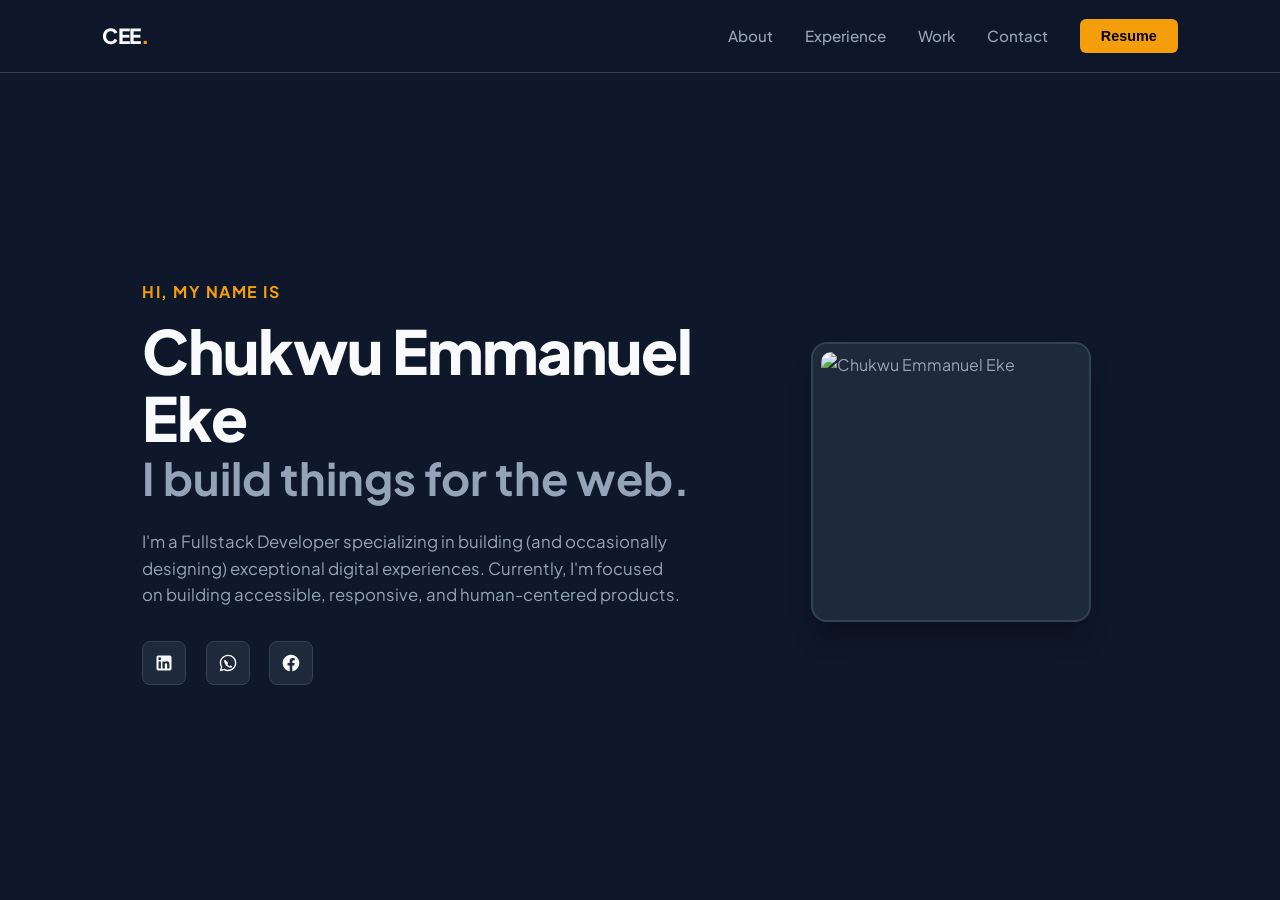
==== index.html @ 6db9b555 "Add initial HTML structure for personal portfolio" ====
<!DOCTYPE html>
<html lang="en">
<head>
    <meta charset="UTF-8">
    <meta name="viewport" content="width=device-width, initial-scale=1.0">
    <title>Chukwu Emmanuel Eke | Fullstack Developer</title>
    <link rel="preconnect" href="https://fonts.googleapis.com">
    <link rel="preconnect" href="https://fonts.gstatic.com" crossorigin>
    <link href="https://fonts.googleapis.com/css2?family=Plus+Jakarta+Sans:wght@400;500;600;700;800&display=swap" rel="stylesheet">

    <style>
        /* --- Refined Color Palette & Tokens --- */
        :root {
            --bg-color: #0f172a;        /* Deep Slate Navy */
            --card-bg: #1e293b;         /* Soft Slate Card Background */
            --text-heading: #f8fafc;    /* Crisp Soft White */
            --text-body: #94a3b8;       /* Muted Muted Blue-Grey */
            --accent-color: #f59e0b;    /* Warm Amber/Gold */
            --accent-hover: #d97706;    /* Deep Amber Hover */
            --nav-bg: rgba(15, 23, 42, 0.9);
            --border-color: #334155;
        }

        * {
            padding: 0;
            margin: 0;
            box-sizing: border-box;
        }

        body {
            width: 100%;
            min-height: 100vh;
            background-color: var(--bg-color);
            color: var(--text-body);
            font-family: 'Plus Jakarta Sans', sans-serif;
            overflow-x: hidden;
            line-height: 1.6;
        }

        /* --- Header / Navbar --- */
        .header {
            position: fixed;
            top: 0;
            left: 0;
            width: 100%;
            display: flex;
            align-items: center;
            justify-content: space-between;
            padding: 1.2rem 8%;
            background-color: var(--nav-bg);
            backdrop-filter: blur(12px);
            border-bottom: 1px solid var(--border-color);
            z-index: 1000;
        }

        .logo {
            color: var(--text-heading);
            font-weight: 800;
            font-size: 1.3rem;
            letter-spacing: -0.5px;
        }

        .logo span {
            color: var(--accent-color);
        }

        .nav-links {
            display: flex;
            align-items: center;
            gap: 2rem;
        }

        .nav-links a {
            text-decoration: none;
            color: var(--text-body);
            font-size: 0.95rem;
            font-weight: 500;
            transition: color 0.3s ease;
        }

        .nav-links a:hover {
            color: var(--accent-color);
        }

        .resume-btn {
            background: var(--accent-color);
            color: #000000;
            padding: 0.55rem 1.3rem;
            border: none;
            border-radius: 6px;
            font-size: 0.9rem;
            font-weight: 700;
            cursor: pointer;
            transition: all 0.3s ease;
        }

        .resume-btn:hover {
            background: var(--accent-hover);
            transform: translateY(-2px);
            box-shadow: 0 4px 12px rgba(245, 158, 11, 0.25);
        }

        /* --- Hero Section --- */
        .hero-container {
            min-height: 100vh;
            display: flex;
            align-items: center;
            justify-content: space-between;
            padding: 8rem 8% 4rem;
            max-width: 1200px;
            margin: 0 auto;
            gap: 4rem;
        }

        .hero-left {
            flex: 1.2;
        }

        .greeting {
            color: var(--accent-color);
            font-size: 1rem;
            font-weight: 700;
            letter-spacing: 1.5px;
            text-transform: uppercase;
            margin-bottom: 0.8rem;
        }

        .main-title {
            color: var(--text-heading);
            font-size: clamp(2.5rem, 5vw, 3.8rem);
            font-weight: 800;
            line-height: 1.1;
            letter-spacing: -1px;
        }

        .sub-title {
            color: var(--text-body);
            font-size: clamp(1.8rem, 3.5vw, 2.8rem);
            font-weight: 700;
            margin-bottom: 1.5rem;
            line-height: 1.2;
        }

        .description {
            max-width: 540px;
            font-size: 1.05rem;
            color: var(--text-body);
            margin-bottom: 2rem;
        }

        /* --- Social Media Icons --- */
        .social-links {
            display: flex;
            align-items: center;
            gap: 1.2rem;
            margin-top: 2rem;
        }

        .social-icon {
            width: 44px;
            height: 44px;
            display: flex;
            align-items: center;
            justify-content: center;
            border-radius: 8px;
            background: var(--card-bg);
            border: 1px solid var(--border-color);
            color: var(--text-heading);
            text-decoration: none;
            transition: all 0.3s ease;
        }

        .social-icon svg {
            width: 20px;
            height: 20px;
            fill: currentColor;
        }

        .social-icon:hover {
            border-color: var(--accent-color);
            color: var(--accent-color);
            transform: translateY(-3px);
            box-shadow: 0 4px 12px rgba(0, 0, 0, 0.3);
        }

        /* --- Profile Image Area --- */
        .hero-right {
            flex: 0.8;
            display: flex;
            justify-content: center;
        }

        .img-wrapper {
            position: relative;
            width: 280px;
            height: 280px;
            border-radius: 16px;
            background: var(--card-bg);
            border: 2px solid var(--border-color);
            padding: 8px;
            box-shadow: 0 20px 25px -5px rgba(0, 0, 0, 0.3);
        }

        .img-wrapper img {
            width: 100%;
            height: 100%;
            object-fit: cover;
            border-radius: 10px;
        }

        /* --- Responsive Queries --- */
        @media (max-width: 900px) {
            .hero-container {
                flex-direction: column-reverse;
                justify-content: center;
                text-align: center;
                gap: 3rem;
                padding-top: 7rem;
            }

            .description {
                margin: 0 auto 2rem;
            }

            .social-links {
                justify-content: center;
            }

            .img-wrapper {
                width: 220px;
                height: 220px;
            }
        }

        @media (max-width: 600px) {
            .nav-links {
                gap: 1rem;
            }

            .nav-links a {
                font-size: 0.85rem;
            }

            .header {
                padding: 1rem 5%;
            }
        }
    </style>
</head>
<body>

    <header class="header">
        <div class="logo">CEE<span>.</span></div>
        <nav class="nav-links">
            <a href="#about">About</a>
            <a href="#experience">Experience</a>
            <a href="#work">Work</a>
            <a href="#contact">Contact</a>
            <button class="resume-btn" onclick="window.open('Chukwu_Emmanuel_Eke_CV_Polished.pdf')">Resume</button>
        </nav>
    </header>

    <main>
        <section class="hero-container">
            <div class="hero-left">
                <p class="greeting">Hi, my name is</p>
                <h1 class="main-title" id="name">Chukwu Emmanuel Eke</h1>
                <h2 class="sub-title" id="build">I build things for the web.</h2>
                <p class="description">
                    I'm a Fullstack Developer specializing in building (and occasionally designing) exceptional digital experiences. Currently, I'm focused on building accessible, responsive, and human-centered products.
                </p>

                <div class="social-links">
                    <a href="https://www.linkedin.com/in/chukwu-emmanuel-eke-06ba1b368?utm_source=share_via&utm_content=profile&utm_medium=member_android" target="_blank" rel="noopener noreferrer" class="social-icon" aria-label="LinkedIn">
                        <svg xmlns="http://www.w3.org/2000/svg" viewBox="0 0 24 24"><path d="M19 3a2 2 0 0 1 2 2v14a2 2 0 0 1-2 2H5a2 2 0 0 1-2-2V5a2 2 0 0 1 2-2h14m-.5 15.5v-5.3a3.26 3.26 0 0 0-3.26-3.26c-.85 0-1.84.52-2.28 1.3v-1.11h-2.79v8.37h2.79v-4.93c0-.77.62-1.4 1.39-1.4a1.4 1.4 0 0 1 1.4 1.4v4.93h2.75M6.88 8.56a1.68 1.68 0 0 0 1.68-1.68c0-.93-.75-1.69-1.68-1.69a1.69 1.69 0 0 0-1.69 1.69c0 .93.76 1.68 1.69 1.68m1.39 9.94v-8.37H5.5v8.37h2.77z"/></svg>
                    </a>

                    <a href="https://wa.me/2348070743849" target="_blank" rel="noopener noreferrer" class="social-icon" aria-label="WhatsApp">
                        <svg xmlns="http://www.w3.org/2000/svg" viewBox="0 0 24 24"><path d="M12.04 2c-5.46 0-9.91 4.45-9.91 9.91 0 1.75.46 3.45 1.32 4.95L2.05 22l5.25-1.38c1.45.79 3.08 1.21 4.74 1.21 5.46 0 9.91-4.45 9.91-9.91 0-2.65-1.03-5.14-2.9-7.01A9.816 9.816 0 0 0 12.04 2m.01 1.67c4.55 0 8.25 3.7 8.25 8.25 0 2.2-.86 4.27-2.42 5.82a8.203 8.203 0 0 1-5.83 2.42c-1.47 0-2.91-.39-4.18-1.14l-.3-.18-3.11.82.83-3.03-.2-.31a8.2 8.2 0 0 1-1.26-4.38c0-4.55 3.7-8.25 8.22-8.25m-3.55 4.54c-.19 0-.5.07-.76.35-.26.29-1 1-.1 2.43s1.02 2.82 2.39 4.19c1.37 1.37 2.76 2.13 4.19 2.39 1.43.26 2.14-.48 2.43-.74.28-.26.35-.57.35-.76 0-.19-.08-.38-.28-.48l-1.33-.63c-.19-.1-.44-.05-.59.1l-.56.7c-.09.11-.24.16-.38.1-.48-.2-1.8-1.02-2.52-2.28-.08-.14-.03-.29.07-.39l.48-.56c.15-.15.2-.4.1-.59l-.63-1.33c-.1-.2-.29-.32-.48-.32z"/></svg>
                    </a>

                    <a href="https://www.facebook.com/emmanuel.chukwu.5473894" target="_blank" rel="noopener noreferrer" class="social-icon" aria-label="Facebook">
                        <svg xmlns="http://www.w3.org/2000/svg" viewBox="0 0 24 24"><path d="M12 2.04C6.5 2.04 2 6.53 2 12.06C2 17.06 5.66 21.21 10.44 21.96V14.96H7.9V12.06H10.44V9.85C10.44 7.34 11.93 5.96 14.22 5.96C15.31 5.96 16.45 6.15 16.45 6.15V8.62H15.19C13.95 8.62 13.56 9.39 13.56 10.18V12.06H16.34L15.89 14.96H13.56V21.96A10 10 0 0 0 22 12.06C22 6.53 17.5 2.04 12 2.04Z"/></svg>
                    </a>
                </div>
            </div>

            <div class="hero-right">
                <div class="img-wrapper">
                    <img src="pics-cut1.jpg" alt="Chukwu Emmanuel Eke">
                </div>
            </div>
        </section>
    </main>

</body>
</html>
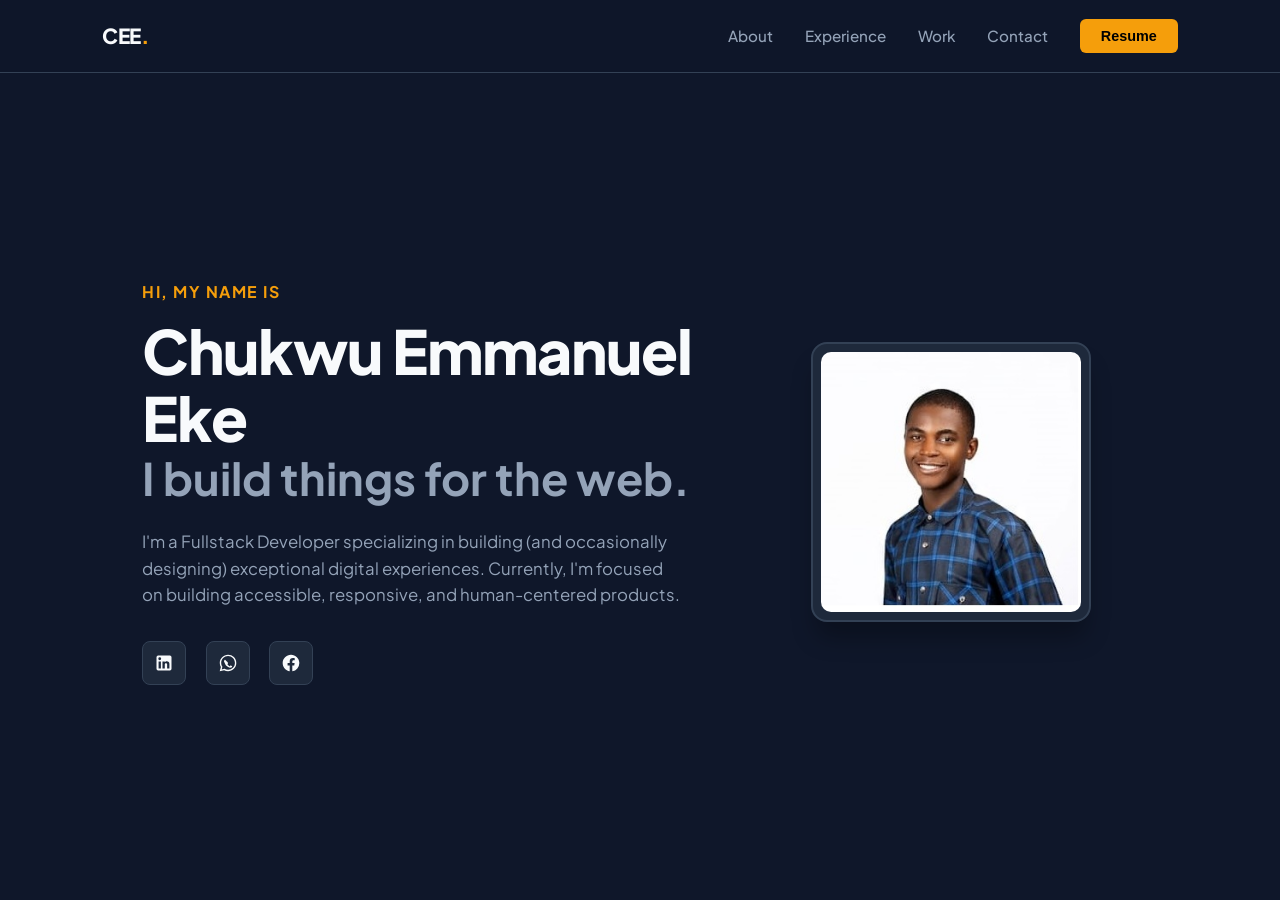
==== commit 7b4ffbce: "Enable flex-wrap for navigation links" ====
--- a/index.html
+++ b/index.html
@@ -68,6 +68,7 @@
             display: flex;
             align-items: center;
             gap: 2rem;
+            flex-wrap:wrap;
         }
 
         .nav-links a {
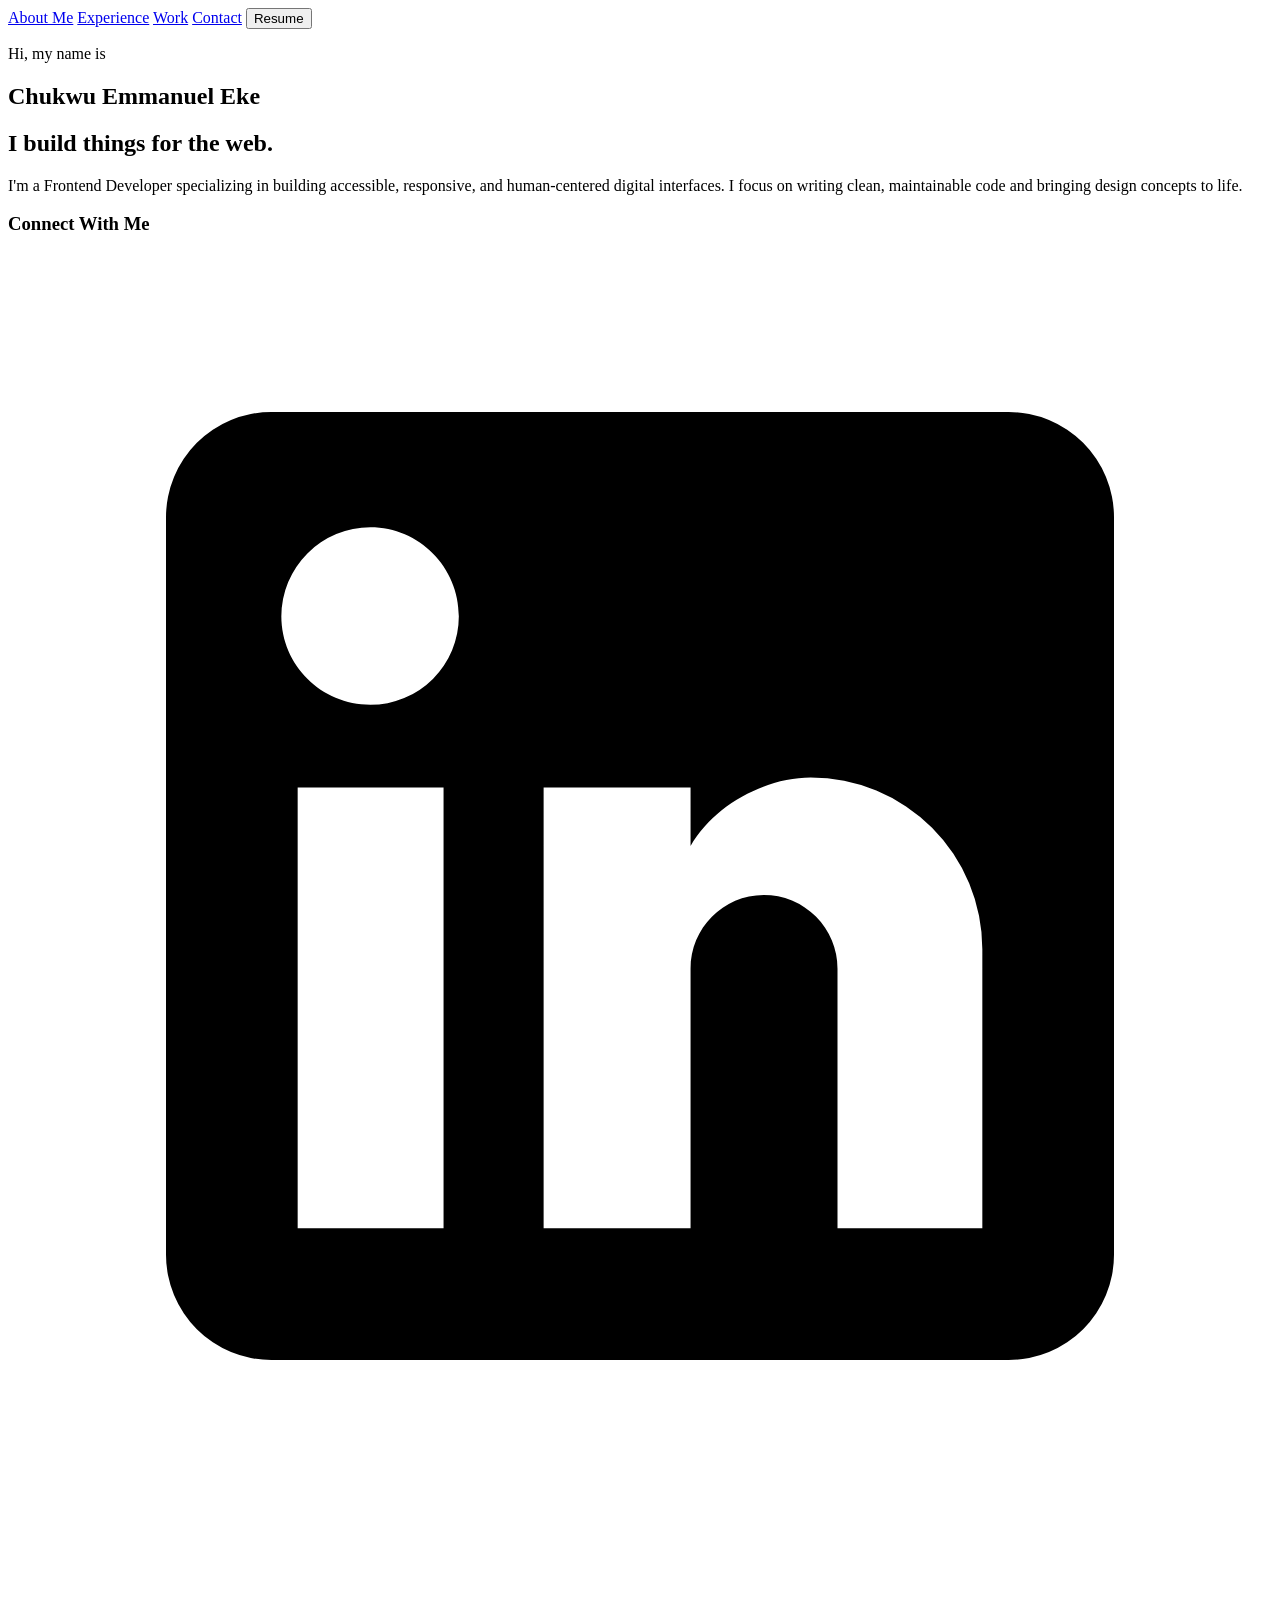
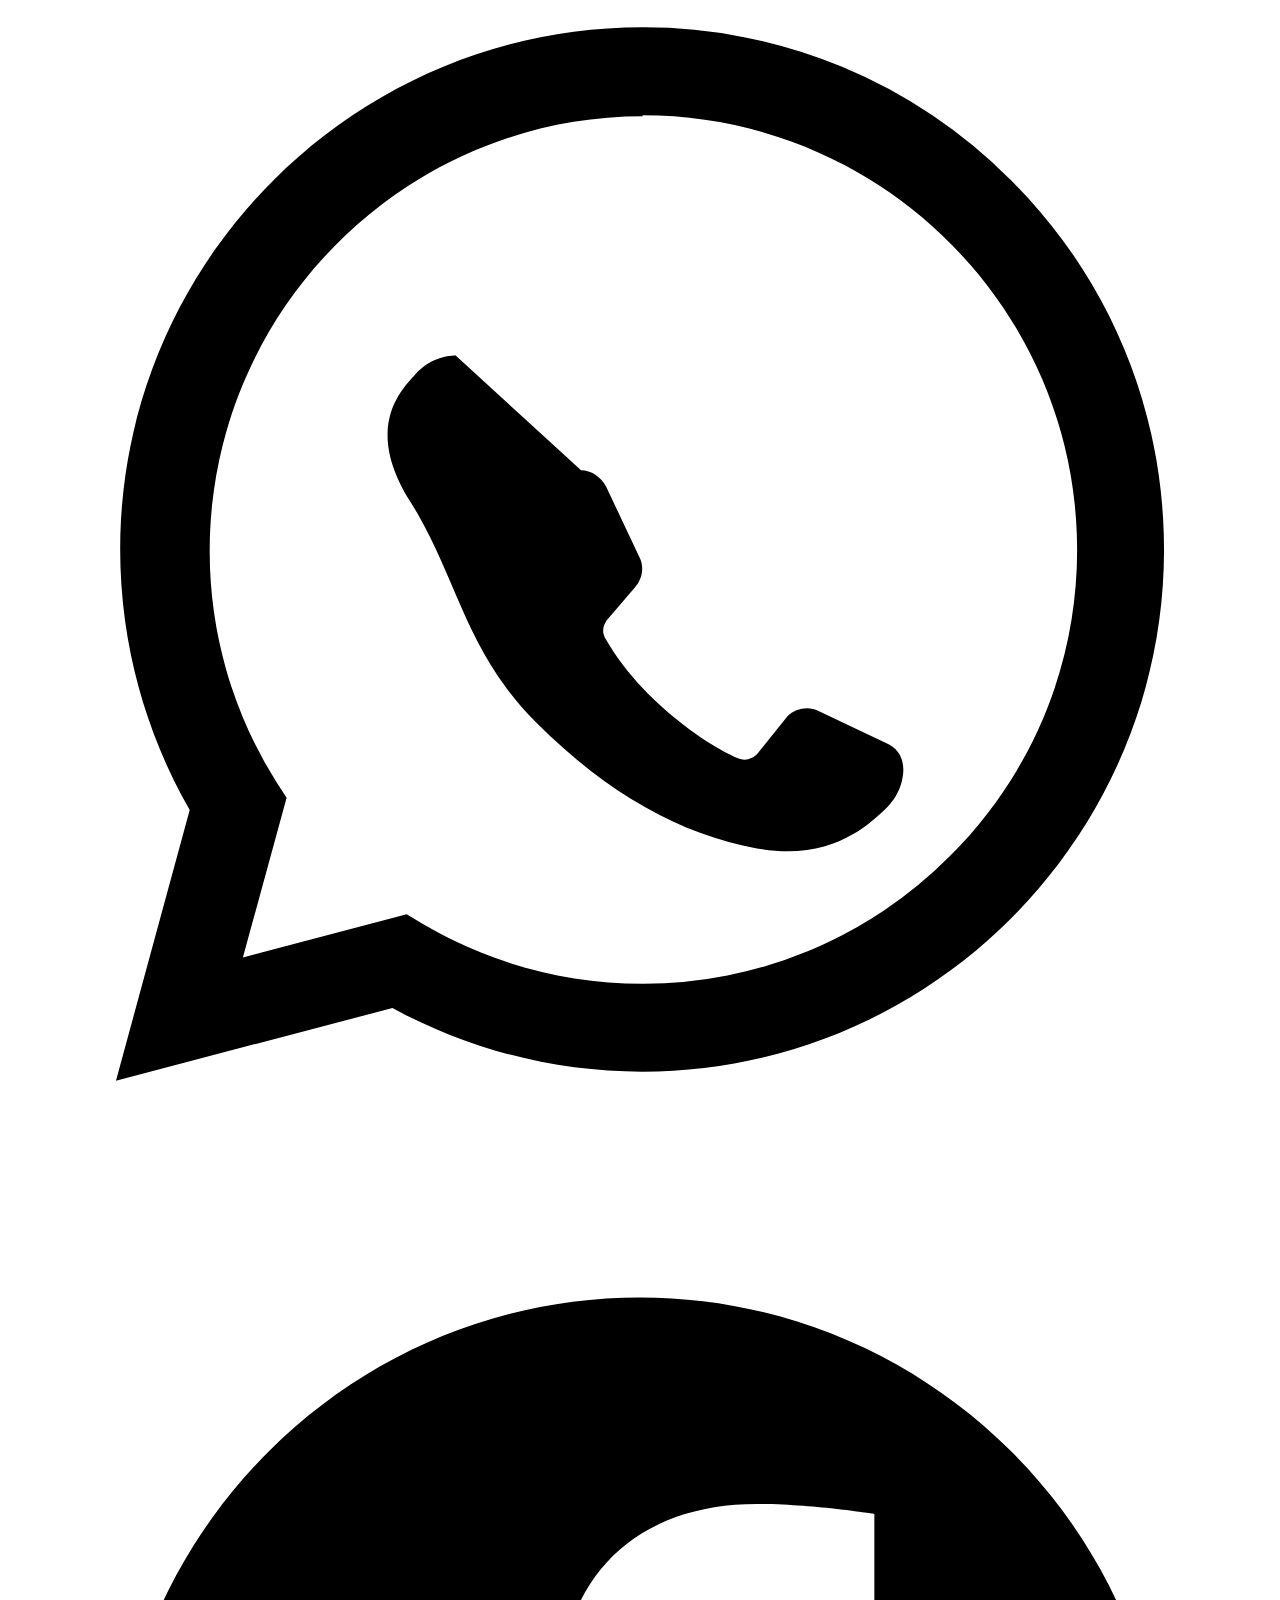
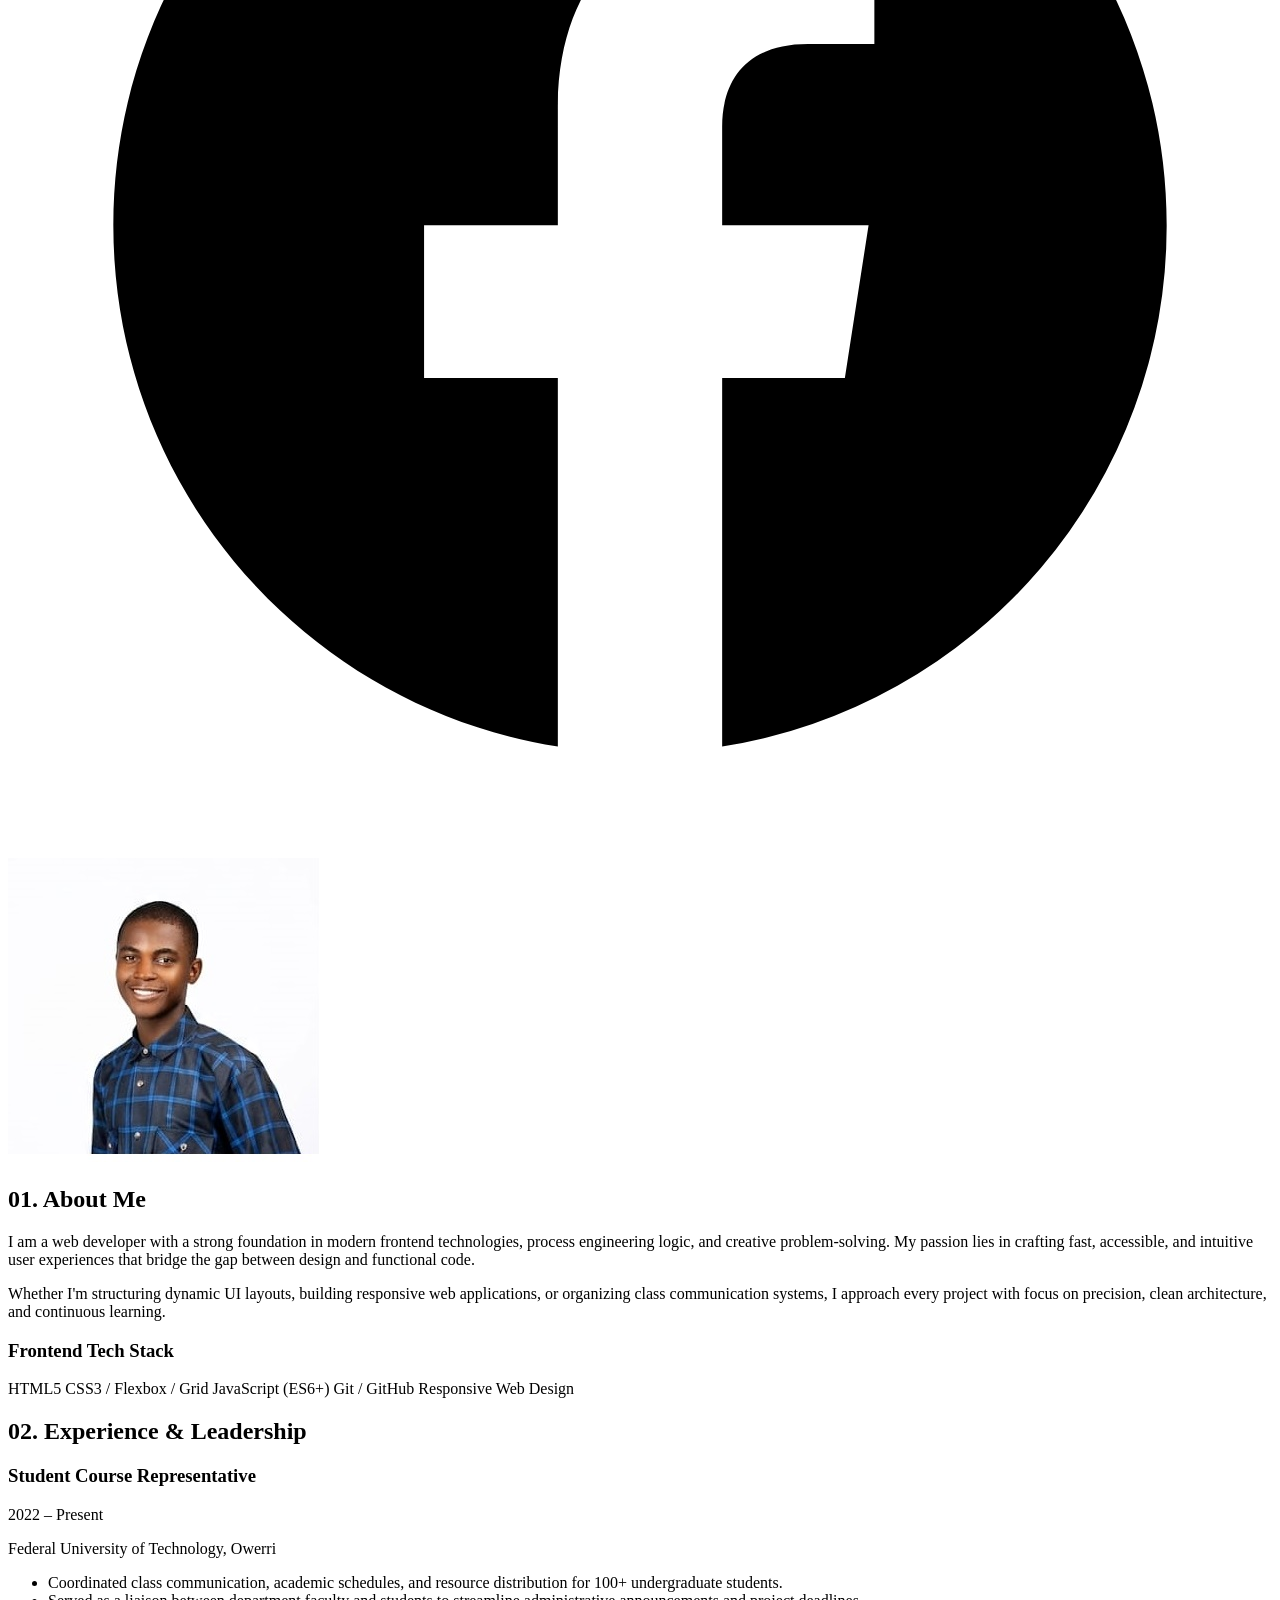
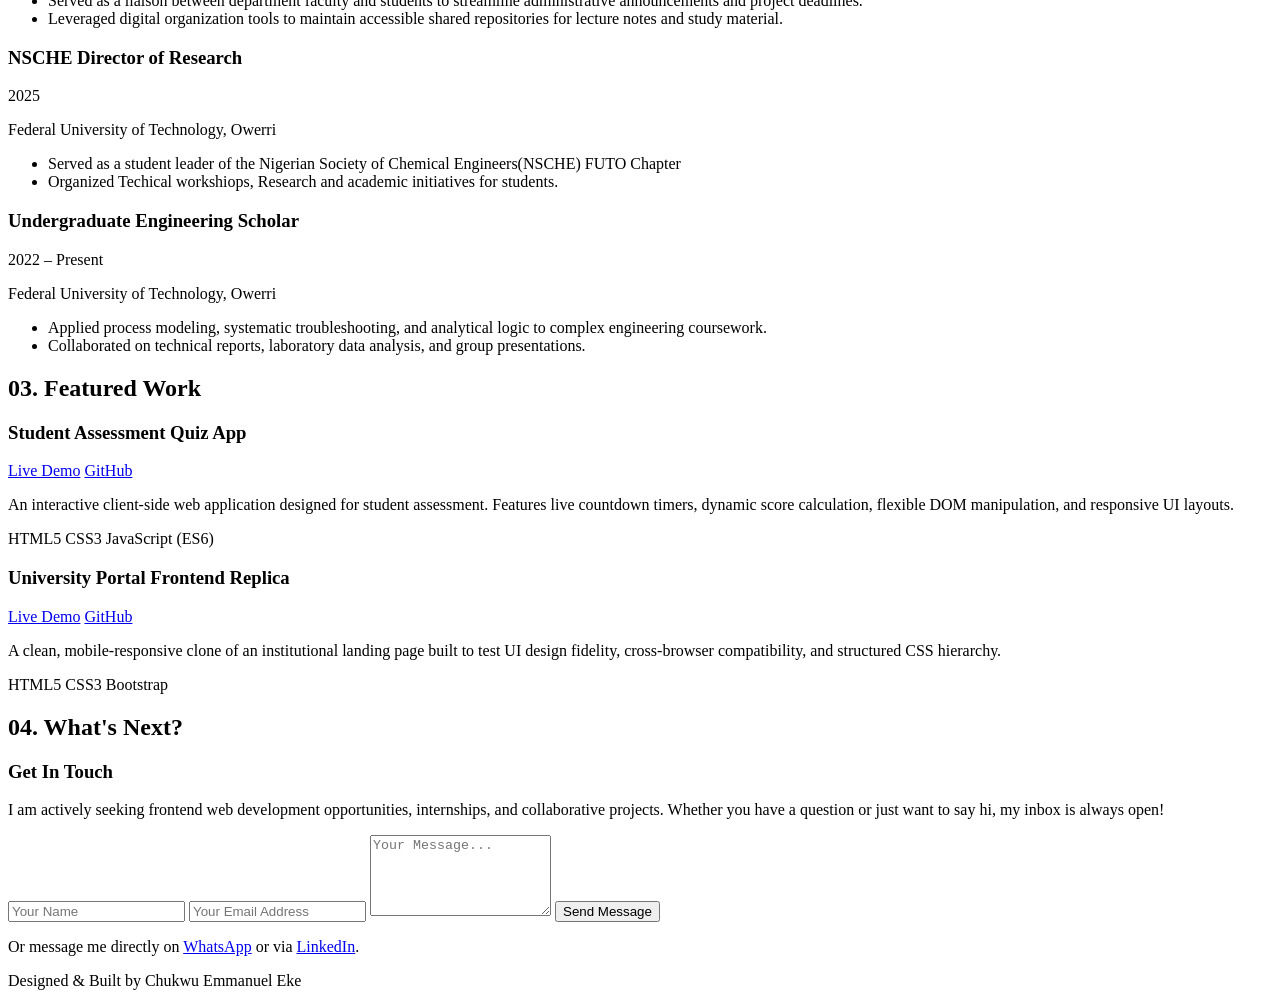
==== commit c8c7c6f5: "Revise index.html for frontend developer focus Updated title and modified sections to reflect a focu" ====
--- a/index.html
+++ b/index.html
@@ -3,257 +3,17 @@
 <head>
     <meta charset="UTF-8">
     <meta name="viewport" content="width=device-width, initial-scale=1.0">
-    <title>Chukwu Emmanuel Eke | Fullstack Developer</title>
+    <title>Chukwu Emmanuel Eke | Frontend Developer</title>
     <link rel="preconnect" href="https://fonts.googleapis.com">
     <link rel="preconnect" href="https://fonts.gstatic.com" crossorigin>
     <link href="https://fonts.googleapis.com/css2?family=Plus+Jakarta+Sans:wght@400;500;600;700;800&display=swap" rel="stylesheet">
-
-    <style>
-        /* --- Refined Color Palette & Tokens --- */
-        :root {
-            --bg-color: #0f172a;        /* Deep Slate Navy */
-            --card-bg: #1e293b;         /* Soft Slate Card Background */
-            --text-heading: #f8fafc;    /* Crisp Soft White */
-            --text-body: #94a3b8;       /* Muted Muted Blue-Grey */
-            --accent-color: #f59e0b;    /* Warm Amber/Gold */
-            --accent-hover: #d97706;    /* Deep Amber Hover */
-            --nav-bg: rgba(15, 23, 42, 0.9);
-            --border-color: #334155;
-        }
-
-        * {
-            padding: 0;
-            margin: 0;
-            box-sizing: border-box;
-        }
-
-        body {
-            width: 100%;
-            min-height: 100vh;
-            background-color: var(--bg-color);
-            color: var(--text-body);
-            font-family: 'Plus Jakarta Sans', sans-serif;
-            overflow-x: hidden;
-            line-height: 1.6;
-        }
-
-        /* --- Header / Navbar --- */
-        .header {
-            position: fixed;
-            top: 0;
-            left: 0;
-            width: 100%;
-            display: flex;
-            align-items: center;
-            justify-content: space-between;
-            padding: 1.2rem 8%;
-            background-color: var(--nav-bg);
-            backdrop-filter: blur(12px);
-            border-bottom: 1px solid var(--border-color);
-            z-index: 1000;
-        }
-
-        .logo {
-            color: var(--text-heading);
-            font-weight: 800;
-            font-size: 1.3rem;
-            letter-spacing: -0.5px;
-        }
-
-        .logo span {
-            color: var(--accent-color);
-        }
-
-        .nav-links {
-            display: flex;
-            align-items: center;
-            gap: 2rem;
-            flex-wrap:wrap;
-        }
-
-        .nav-links a {
-            text-decoration: none;
-            color: var(--text-body);
-            font-size: 0.95rem;
-            font-weight: 500;
-            transition: color 0.3s ease;
-        }
-
-        .nav-links a:hover {
-            color: var(--accent-color);
-        }
-
-        .resume-btn {
-            background: var(--accent-color);
-            color: #000000;
-            padding: 0.55rem 1.3rem;
-            border: none;
-            border-radius: 6px;
-            font-size: 0.9rem;
-            font-weight: 700;
-            cursor: pointer;
-            transition: all 0.3s ease;
-        }
-
-        .resume-btn:hover {
-            background: var(--accent-hover);
-            transform: translateY(-2px);
-            box-shadow: 0 4px 12px rgba(245, 158, 11, 0.25);
-        }
-
-        /* --- Hero Section --- */
-        .hero-container {
-            min-height: 100vh;
-            display: flex;
-            align-items: center;
-            justify-content: space-between;
-            padding: 8rem 8% 4rem;
-            max-width: 1200px;
-            margin: 0 auto;
-            gap: 4rem;
-        }
-
-        .hero-left {
-            flex: 1.2;
-        }
-
-        .greeting {
-            color: var(--accent-color);
-            font-size: 1rem;
-            font-weight: 700;
-            letter-spacing: 1.5px;
-            text-transform: uppercase;
-            margin-bottom: 0.8rem;
-        }
-
-        .main-title {
-            color: var(--text-heading);
-            font-size: clamp(2.5rem, 5vw, 3.8rem);
-            font-weight: 800;
-            line-height: 1.1;
-            letter-spacing: -1px;
-        }
-
-        .sub-title {
-            color: var(--text-body);
-            font-size: clamp(1.8rem, 3.5vw, 2.8rem);
-            font-weight: 700;
-            margin-bottom: 1.5rem;
-            line-height: 1.2;
-        }
-
-        .description {
-            max-width: 540px;
-            font-size: 1.05rem;
-            color: var(--text-body);
-            margin-bottom: 2rem;
-        }
-
-        /* --- Social Media Icons --- */
-        .social-links {
-            display: flex;
-            align-items: center;
-            gap: 1.2rem;
-            margin-top: 2rem;
-        }
-
-        .social-icon {
-            width: 44px;
-            height: 44px;
-            display: flex;
-            align-items: center;
-            justify-content: center;
-            border-radius: 8px;
-            background: var(--card-bg);
-            border: 1px solid var(--border-color);
-            color: var(--text-heading);
-            text-decoration: none;
-            transition: all 0.3s ease;
-        }
-
-        .social-icon svg {
-            width: 20px;
-            height: 20px;
-            fill: currentColor;
-        }
-
-        .social-icon:hover {
-            border-color: var(--accent-color);
-            color: var(--accent-color);
-            transform: translateY(-3px);
-            box-shadow: 0 4px 12px rgba(0, 0, 0, 0.3);
-        }
-
-        /* --- Profile Image Area --- */
-        .hero-right {
-            flex: 0.8;
-            display: flex;
-            justify-content: center;
-        }
-
-        .img-wrapper {
-            position: relative;
-            width: 280px;
-            height: 280px;
-            border-radius: 16px;
-            background: var(--card-bg);
-            border: 2px solid var(--border-color);
-            padding: 8px;
-            box-shadow: 0 20px 25px -5px rgba(0, 0, 0, 0.3);
-        }
-
-        .img-wrapper img {
-            width: 100%;
-            height: 100%;
-            object-fit: cover;
-            border-radius: 10px;
-        }
-
-        /* --- Responsive Queries --- */
-        @media (max-width: 900px) {
-            .hero-container {
-                flex-direction: column-reverse;
-                justify-content: center;
-                text-align: center;
-                gap: 3rem;
-                padding-top: 7rem;
-            }
-
-            .description {
-                margin: 0 auto 2rem;
-            }
-
-            .social-links {
-                justify-content: center;
-            }
-
-            .img-wrapper {
-                width: 220px;
-                height: 220px;
-            }
-        }
-
-        @media (max-width: 600px) {
-            .nav-links {
-                gap: 1rem;
-            }
-
-            .nav-links a {
-                font-size: 0.85rem;
-            }
-
-            .header {
-                padding: 1rem 5%;
-            }
-        }
-    </style>
+    <link rel="stylesheet" href="profile2.css">
 </head>
 <body>
 
     <header class="header">
-        <div class="logo">CEE<span>.</span></div>
         <nav class="nav-links">
-            <a href="#about">About</a>
+            <a href="#about">About Me</a>
             <a href="#experience">Experience</a>
             <a href="#work">Work</a>
             <a href="#contact">Contact</a>
@@ -262,27 +22,28 @@
     </header>
 
     <main>
-        <section class="hero-container">
+        <section id="hero" class="hero-container">
             <div class="hero-left">
                 <p class="greeting">Hi, my name is</p>
-                <h1 class="main-title" id="name">Chukwu Emmanuel Eke</h1>
-                <h2 class="sub-title" id="build">I build things for the web.</h2>
+                <h1 class="main-title">Chukwu Emmanuel Eke</h1>
+                <h2 class="sub-title">I build things for the web.</h2>
                 <p class="description">
-                    I'm a Fullstack Developer specializing in building (and occasionally designing) exceptional digital experiences. Currently, I'm focused on building accessible, responsive, and human-centered products.
+                    I'm a Frontend Developer specializing in building accessible, responsive, and human-centered digital interfaces. I focus on writing clean, maintainable code and bringing design concepts to life.
                 </p>
 
                 <div class="social-links">
-                    <a href="https://www.linkedin.com/in/chukwu-emmanuel-eke-06ba1b368?utm_source=share_via&utm_content=profile&utm_medium=member_android" target="_blank" rel="noopener noreferrer" class="social-icon" aria-label="LinkedIn">
-                        <svg xmlns="http://www.w3.org/2000/svg" viewBox="0 0 24 24"><path d="M19 3a2 2 0 0 1 2 2v14a2 2 0 0 1-2 2H5a2 2 0 0 1-2-2V5a2 2 0 0 1 2-2h14m-.5 15.5v-5.3a3.26 3.26 0 0 0-3.26-3.26c-.85 0-1.84.52-2.28 1.3v-1.11h-2.79v8.37h2.79v-4.93c0-.77.62-1.4 1.39-1.4a1.4 1.4 0 0 1 1.4 1.4v4.93h2.75M6.88 8.56a1.68 1.68 0 0 0 1.68-1.68c0-.93-.75-1.69-1.68-1.69a1.69 1.69 0 0 0-1.69 1.69c0 .93.76 1.68 1.69 1.68m1.39 9.94v-8.37H5.5v8.37h2.77z"/></svg>
-                    </a>
-
-                    <a href="https://wa.me/2348070743849" target="_blank" rel="noopener noreferrer" class="social-icon" aria-label="WhatsApp">
-                        <svg xmlns="http://www.w3.org/2000/svg" viewBox="0 0 24 24"><path d="M12.04 2c-5.46 0-9.91 4.45-9.91 9.91 0 1.75.46 3.45 1.32 4.95L2.05 22l5.25-1.38c1.45.79 3.08 1.21 4.74 1.21 5.46 0 9.91-4.45 9.91-9.91 0-2.65-1.03-5.14-2.9-7.01A9.816 9.816 0 0 0 12.04 2m.01 1.67c4.55 0 8.25 3.7 8.25 8.25 0 2.2-.86 4.27-2.42 5.82a8.203 8.203 0 0 1-5.83 2.42c-1.47 0-2.91-.39-4.18-1.14l-.3-.18-3.11.82.83-3.03-.2-.31a8.2 8.2 0 0 1-1.26-4.38c0-4.55 3.7-8.25 8.22-8.25m-3.55 4.54c-.19 0-.5.07-.76.35-.26.29-1 1-.1 2.43s1.02 2.82 2.39 4.19c1.37 1.37 2.76 2.13 4.19 2.39 1.43.26 2.14-.48 2.43-.74.28-.26.35-.57.35-.76 0-.19-.08-.38-.28-.48l-1.33-.63c-.19-.1-.44-.05-.59.1l-.56.7c-.09.11-.24.16-.38.1-.48-.2-1.8-1.02-2.52-2.28-.08-.14-.03-.29.07-.39l.48-.56c.15-.15.2-.4.1-.59l-.63-1.33c-.1-.2-.29-.32-.48-.32z"/></svg>
-                    </a>
-
-                    <a href="https://www.facebook.com/emmanuel.chukwu.5473894" target="_blank" rel="noopener noreferrer" class="social-icon" aria-label="Facebook">
-                        <svg xmlns="http://www.w3.org/2000/svg" viewBox="0 0 24 24"><path d="M12 2.04C6.5 2.04 2 6.53 2 12.06C2 17.06 5.66 21.21 10.44 21.96V14.96H7.9V12.06H10.44V9.85C10.44 7.34 11.93 5.96 14.22 5.96C15.31 5.96 16.45 6.15 16.45 6.15V8.62H15.19C13.95 8.62 13.56 9.39 13.56 10.18V12.06H16.34L15.89 14.96H13.56V21.96A10 10 0 0 0 22 12.06C22 6.53 17.5 2.04 12 2.04Z"/></svg>
-                    </a>
+                    <h3 class="social-title">Connect With Me</h3>
+                    <div class="social-icons">
+                        <a href="https://www.linkedin.com/in/chukwu-emmanuel-eke-06ba1b368?utm_source=share_via&utm_content=profile&utm_medium=member_android" target="_blank" rel="noopener noreferrer" class="social-icon" aria-label="LinkedIn">
+                            <svg xmlns="http://www.w3.org/2000/svg" viewBox="0 0 24 24"><path d="M19 3a2 2 0 0 1 2 2v14a2 2 0 0 1-2 2H5a2 2 0 0 1-2-2V5a2 2 0 0 1 2-2h14m-.5 15.5v-5.3a3.26 3.26 0 0 0-3.26-3.26c-.85 0-1.84.52-2.28 1.3v-1.11h-2.79v8.37h2.79v-4.93c0-.77.62-1.4 1.39-1.4a1.4 1.4 0 0 1 1.4 1.4v4.93h2.75M6.88 8.56a1.68 1.68 0 0 0 1.68-1.68c0-.93-.75-1.69-1.68-1.69a1.69 1.69 0 0 0-1.69 1.69c0 .93.76 1.68 1.69 1.68m1.39 9.94v-8.37H5.5v8.37h2.77z"/></svg>
+                        </a>
+                        <a href="https://wa.me/2348070743849" target="_blank" rel="noopener noreferrer" class="social-icon" aria-label="WhatsApp">
+                            <svg xmlns="http://www.w3.org/2000/svg" viewBox="0 0 24 24"><path d="M12.04 2c-5.46 0-9.91 4.45-9.91 9.91 0 1.75.46 3.45 1.32 4.95L2.05 22l5.25-1.38c1.45.79 3.08 1.21 4.74 1.21 5.46 0 9.91-4.45 9.91-9.91 0-2.65-1.03-5.14-2.9-7.01A9.816 9.816 0 0 0 12.04 2m.01 1.67c4.55 0 8.25 3.7 8.25 8.25 0 2.2-.86 4.27-2.42 5.82a8.203 8.203 0 0 1-5.83 2.42c-1.47 0-2.91-.39-4.18-1.14l-.3-.18-3.11.82.83-3.03-.2-.31a8.2 8.2 0 0 1-1.26-4.38c0-4.55 3.7-8.25 8.22-8.25m-3.55 4.54c-.19 0-.5.07-.76.35-.26.29-1 1-.1 2.43s1.02 2.82 2.39 4.19c1.37 1.37 2.76 2.13 4.19 2.39 1.43.26 2.14-.48 2.43-.74.28-.26.35-.57.35-.76 0-.19-.08-.38-.28-.48l-1.33-.63c-.19-.1-.44-.05-.59.1l-.56.7c-.09.11-.24.16-.38.1-.48-.2-1.8-1.02-2.52-2.28-.08-.14-.03-.29.07-.39l.48-.56c.15-.15.2-.4.1-.59l-.63-1.33c-.1-.2-.29-.32-.48-.32z"/></svg>
+                        </a>
+                        <a href="https://www.facebook.com/emmanuel.chukwu.5473894" target="_blank" rel="noopener noreferrer" class="social-icon" aria-label="Facebook">
+                            <svg xmlns="http://www.w3.org/2000/svg" viewBox="0 0 24 24"><path d="M12 2.04C6.5 2.04 2 6.53 2 12.06C2 17.06 5.66 21.21 10.44 21.96V14.96H7.9V12.06H10.44V9.85C10.44 7.34 11.93 5.96 14.22 5.96C15.31 5.96 16.45 6.15 16.45 6.15V8.62H15.19C13.95 8.62 13.56 9.39 13.56 10.18V12.06H16.34L15.89 14.96H13.56V21.96A10 10 0 0 0 22 12.06C22 6.53 17.5 2.04 12 2.04Z"/></svg>
+                        </a>
+                    </div>
                 </div>
             </div>
 
@@ -292,7 +53,143 @@
                 </div>
             </div>
         </section>
+
+        <section class="section-container" id="about">
+            <h2 class="section-heading"><span>01.</span> About Me</h2>
+            <div class="about-content">
+                <p class="about-text">
+                    I am a web developer with a strong foundation in modern frontend technologies, process engineering logic, and creative problem-solving. My passion lies in crafting fast, accessible, and intuitive user experiences that bridge the gap between design and functional code.
+                </p>
+                <p class="about-text">
+                    Whether I'm structuring dynamic UI layouts, building responsive web applications, or organizing class communication systems, I approach every project with focus on precision, clean architecture, and continuous learning.
+                </p>
+            </div>
+            
+            <div class="about-skills">
+                <h3 class="skills-heading">Frontend Tech Stack</h3>
+                <div class="stack-grid">
+                    <span class="stack-item">HTML5</span>
+                    <span class="stack-item">CSS3 / Flexbox / Grid</span>
+                    <span class="stack-item">JavaScript (ES6+)</span>
+                    <span class="stack-item">Git / GitHub</span>
+                    <span class="stack-item">Responsive Web Design</span>
+                </div>
+            </div>
+        </section>
+
+        <section class="section-container" id="experience">
+            <h2 class="section-heading"><span>02.</span> Experience & Leadership</h2>
+            <div class="experience-list">
+                
+                <div class="experience-card">
+                    <div class="card-header">
+                        <h3 class="role-title">Student Course Representative</h3>
+                        <span class="role-date">2022 – Present</span>
+                    </div>
+                    <p class="company-name">Federal University of Technology, Owerri</p>
+                    <ul class="role-bullets">
+                        <li>Coordinated class communication, academic schedules, and resource distribution for 100+ undergraduate students.</li>
+                        <li>Served as a liaison between department faculty and students to streamline administrative announcements and project deadlines.</li>
+                        <li>Leveraged digital organization tools to maintain accessible shared repositories for lecture notes and study material.</li>
+                    </ul>
+                </div>
+
+                <div class="experience-card">
+                    <div class="card-header">
+                        <h3 class="role-title">NSCHE Director of Research</h3>
+                        <span class="role-date">2025</span>
+                    </div>
+                    <p class="company-name">Federal University of Technology, Owerri</p>
+                    <ul class="role-bullets">
+                        <li>Served as a student leader of the Nigerian Society of Chemical Engineers(NSCHE) FUTO Chapter</li>
+                        <li>Organized Techical workshiops, Research and academic initiatives for students.</li>
+                    </ul>
+                </div>
+
+                <div class="experience-card">
+                    <div class="card-header">
+                        <h3 class="role-title">Undergraduate Engineering Scholar</h3>
+                        <span class="role-date">2022 – Present</span>
+                    </div>
+                    <p class="company-name">Federal University of Technology, Owerri</p>
+                    <ul class="role-bullets">
+                        <li>Applied process modeling, systematic troubleshooting, and analytical logic to complex engineering coursework.</li>
+                        <li>Collaborated on technical reports, laboratory data analysis, and group presentations.</li>
+                    </ul>
+                </div>
+
+            </div>
+        </section>
+
+        <section class="section-container" id="work">
+            <h2 class="section-heading"><span>03.</span> Featured Work</h2>
+            <div class="projects-grid">
+                
+                <div class="project-card">
+                    <div class="project-header">
+                        <h3 class="project-title">Student Assessment Quiz App</h3>
+                        <div class="project-links">
+                            <a href="https://chukwu-emmanuel-eke.github.io/quiz/" target="_blank" class="project-link">Live Demo</a>
+                            <a href="https://github.com/chukwu-Emmanuel-Eke/quiz/blob/main/quiz.html/" target="_blank" class="project-link">GitHub</a>
+                        </div>
+                    </div>
+                    <p class="project-description">
+                        An interactive client-side web application designed for student assessment. Features live countdown timers, dynamic score calculation, flexible DOM manipulation, and responsive UI layouts.
+                    </p>
+                    <div class="project-tags">
+                        <span>HTML5</span>
+                        <span>CSS3</span>
+                        <span>JavaScript (ES6)</span>
+                    </div>
+                </div>
+
+                <div class="project-card">
+                    <div class="project-header">
+                        <h3 class="project-title">University Portal Frontend Replica</h3>
+                        <div class="project-links">
+                            <a href="https://chukwu-emmanuel-eke.github.io/futo-mimic/" target="_blank" class="project-link">Live Demo</a>
+                            <a href="https://github.com/chukwu-Emmanuel-Eke/futo-mimic" target="_blank" class="project-link">GitHub</a>
+                        </div>
+                    </div>
+                    <p class="project-description">
+                        A clean, mobile-responsive clone of an institutional landing page built to test UI design fidelity, cross-browser compatibility, and structured CSS hierarchy.
+                    </p>
+                    <div class="project-tags">
+                        <span>HTML5</span>
+                        <span>CSS3</span>
+                        <span>Bootstrap</span>
+                    </div>
+                </div>
+
+            </div>
+        </section>
+
+        <section class="section-container" id="contact">
+            <div class="contact-box">
+                <h2 class="section-heading center"><span>04.</span> What's Next?</h2>
+                <h3 class="contact-title">Get In Touch</h3>
+                <p class="contact-description">
+                    I am actively seeking frontend web development opportunities, internships, and collaborative projects. Whether you have a question or just want to say hi, my inbox is always open!
+                </p>
+                
+                <form class="contact-form" action="https://formspree.io/f/your-form-id" method="POST">
+                    <input type="text" name="name" placeholder="Your Name" required>
+                    <input type="email" name="email" placeholder="Your Email Address" required>
+                    <textarea name="message" rows="5" placeholder="Your Message..." required></textarea>
+                    <button type="submit" class="submit-btn">Send Message</button>
+                </form>
+
+                <div class="direct-contact">
+                    <p>Or message me directly on <a href="https://wa.me/2348070743849" target="_blank">WhatsApp</a> or via <a href="https://www.linkedin.com/in/chukwu-emmanuel-eke-06ba1b368?utm_source=share_via&utm_content=profile&utm_medium=member_android" target="_blank">LinkedIn</a>.</p>
+                </div>
+            </div>
+        </section>
+
     </main>
+
+    <footer class="footer">
+        <p>Designed & Built by Chukwu Emmanuel Eke</p>
+    </footer>
 
 </body>
 </html>
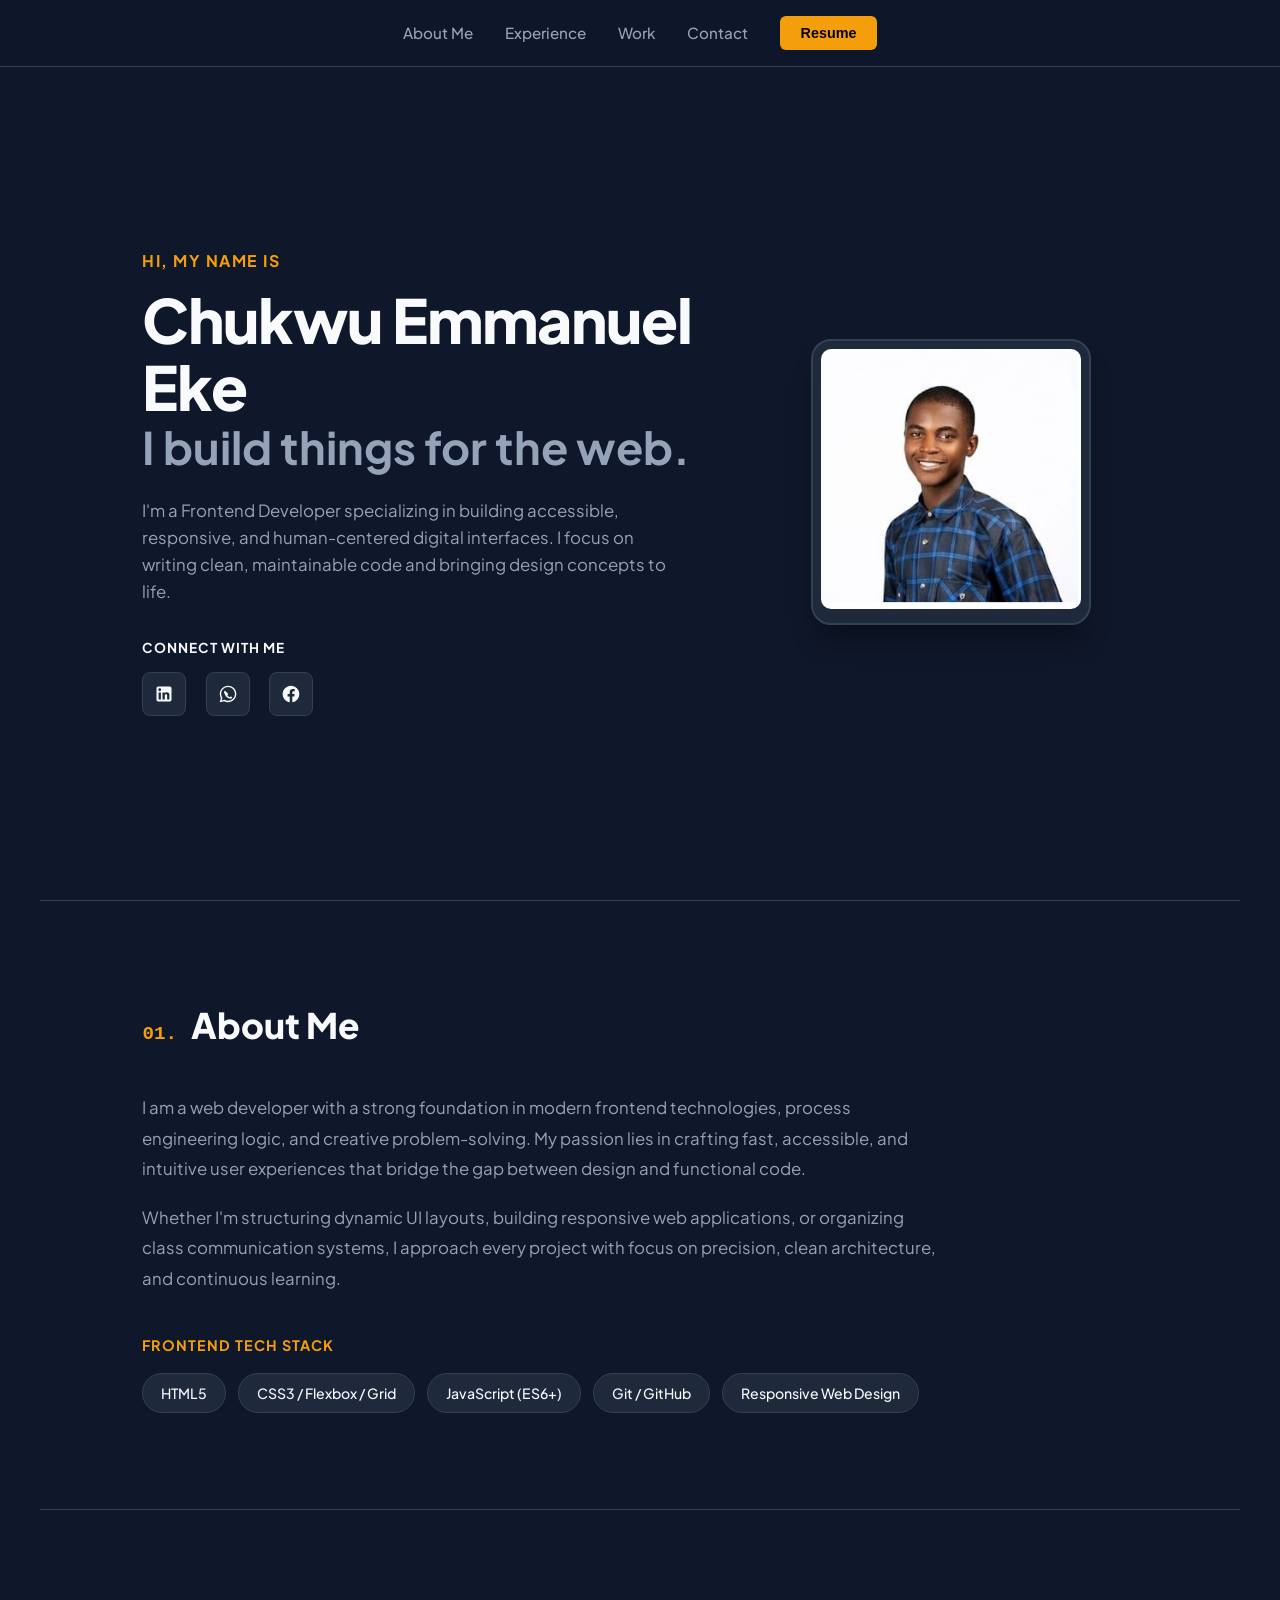
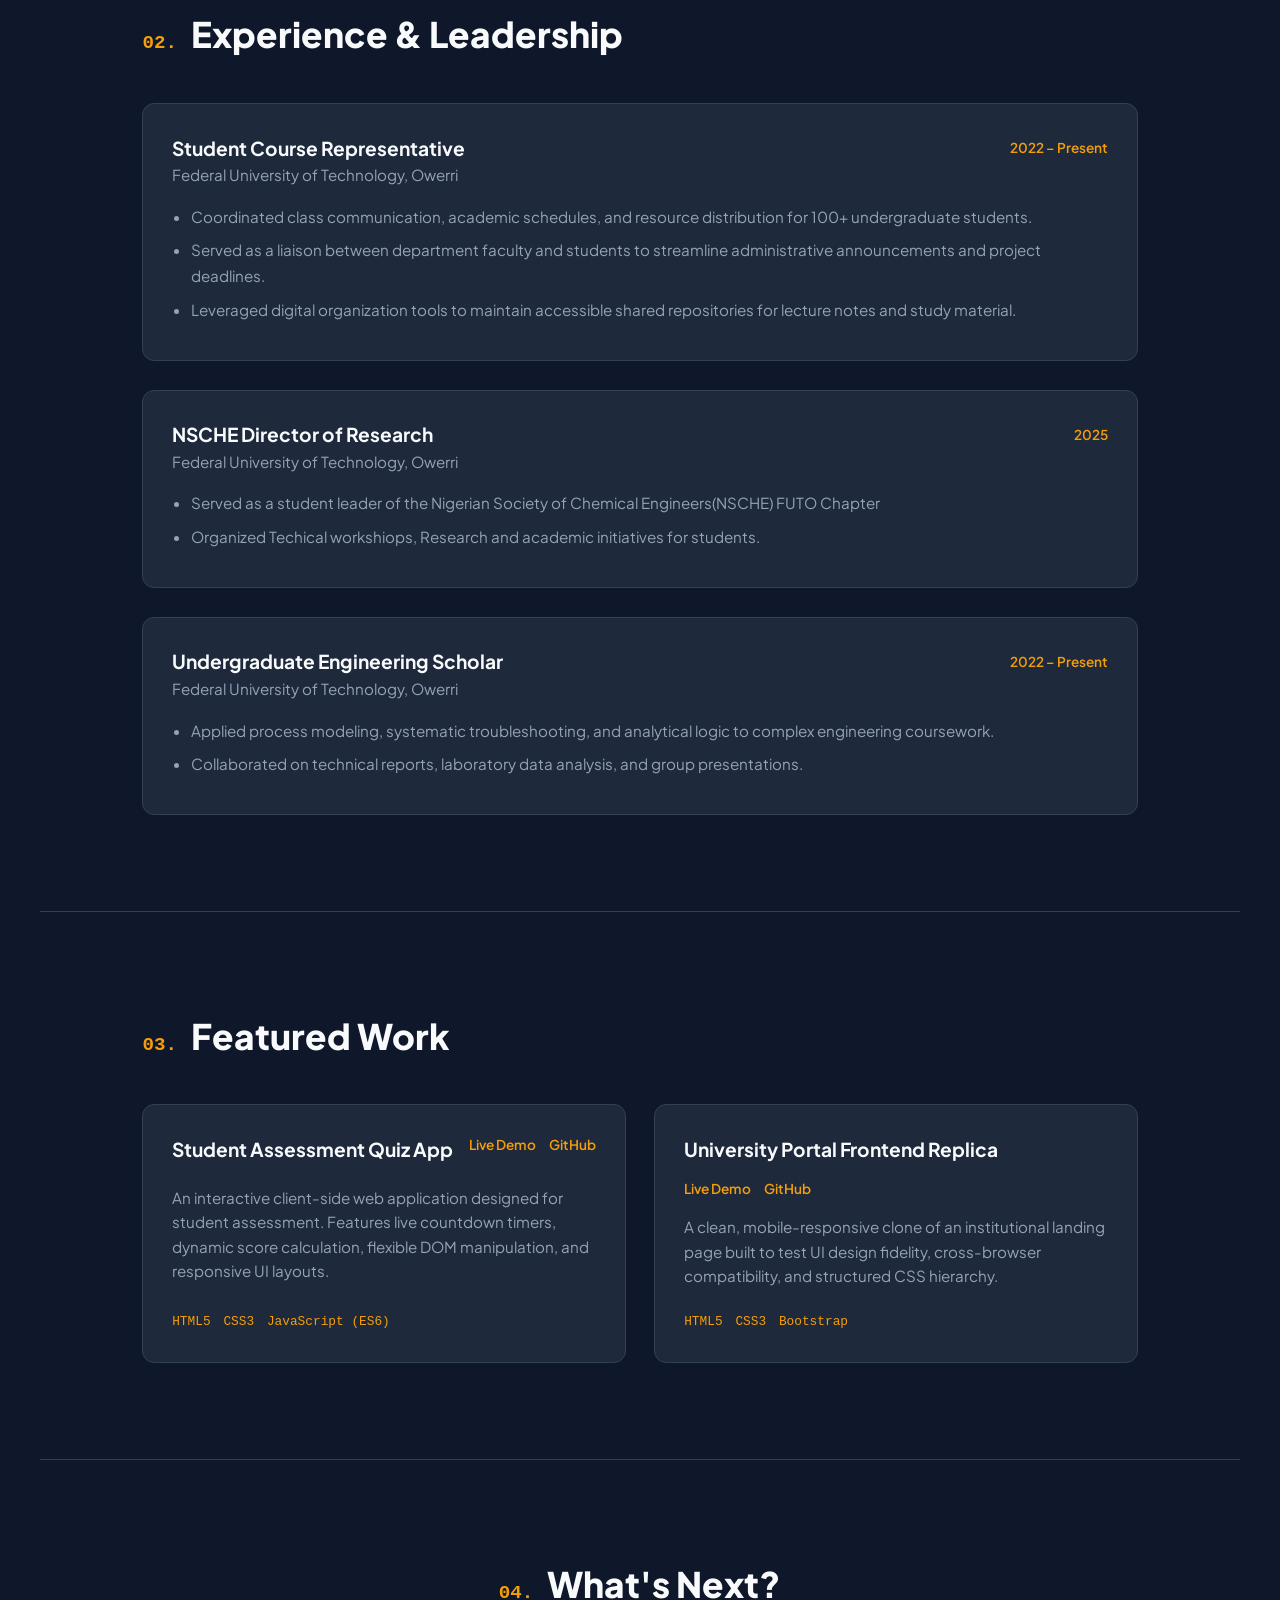
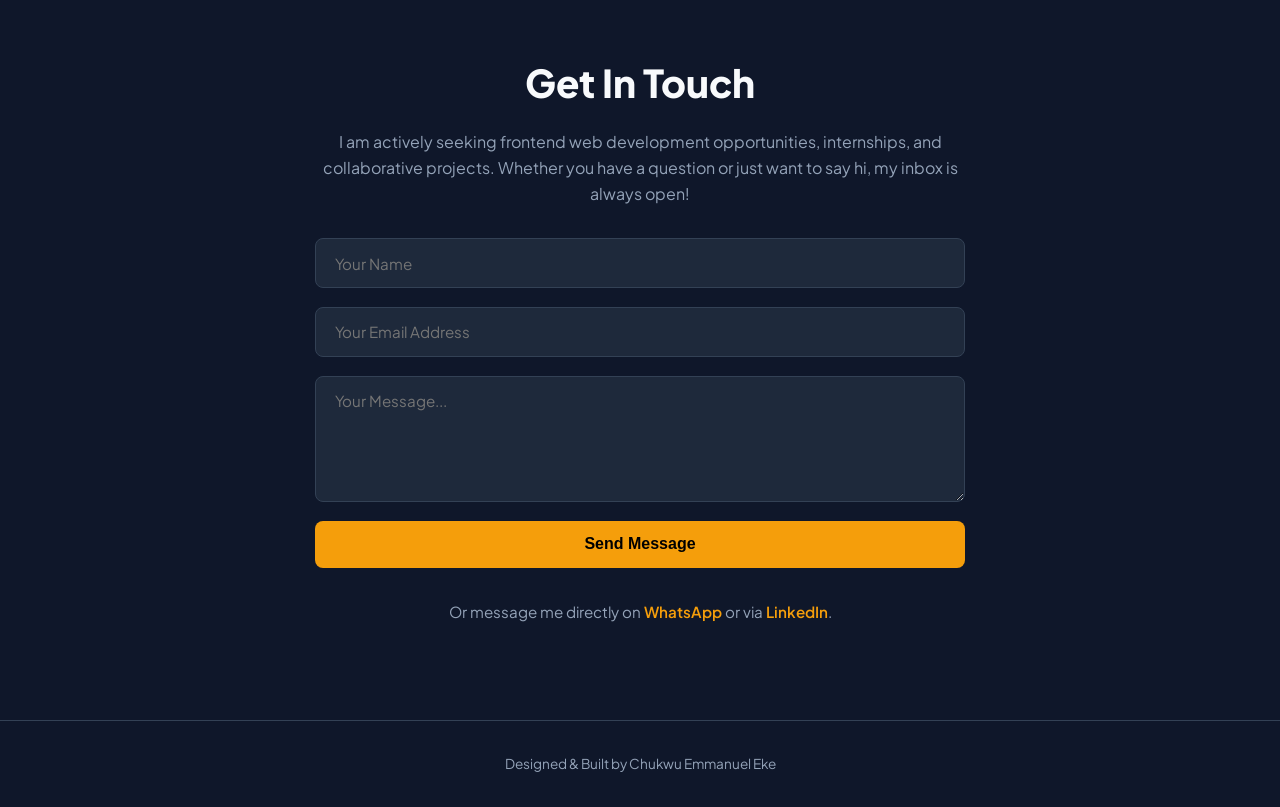
==== commit 79700d8f: "Change stylesheet link from profile2.css to portfolio.css" ====
--- a/index.html
+++ b/index.html
@@ -7,7 +7,7 @@
     <link rel="preconnect" href="https://fonts.googleapis.com">
     <link rel="preconnect" href="https://fonts.gstatic.com" crossorigin>
     <link href="https://fonts.googleapis.com/css2?family=Plus+Jakarta+Sans:wght@400;500;600;700;800&display=swap" rel="stylesheet">
-    <link rel="stylesheet" href="profile2.css">
+    <link rel="stylesheet" href="portfolio.css">
 </head>
 <body>
 
--- a/portfolio.css
+++ b/portfolio.css
@@ -0,0 +1,598 @@
+:root {
+    --bg-color: #0f172a;        
+    --card-bg: #1e293b;         
+    --text-heading: #f8fafc;    
+    --text-body: #94a3b8;       
+    --accent-color: #f59e0b;   
+    --accent-hover: #d97706;    
+    --nav-bg: rgba(15, 23, 42, 0.95);
+    --border-color: #334155;
+}
+
+* {
+    padding: 0;
+    margin: 0;
+    box-sizing: border-box;
+}
+
+html {
+    scroll-behavior: smooth;
+    scroll-padding-top: 80px; 
+}
+
+body {
+    width: 100%;
+    min-height: 100vh;
+    background-color: var(--bg-color);
+    color: var(--text-body);
+    font-family: 'Plus Jakarta Sans', sans-serif;
+    overflow-x: hidden;
+    line-height: 1.6;
+}
+
+/* --- Header / Navbar --- */
+.header {
+    position: fixed;
+    top: 0;
+    left: 0;
+    width: 100%;
+    display: flex;
+    align-items: center;
+    justify-content: center;
+    padding: 1rem 8%;
+    background-color: var(--nav-bg);
+    backdrop-filter: blur(12px);
+    -webkit-backdrop-filter: blur(12px);
+    border-bottom: 1px solid var(--border-color);
+    z-index: 1000;
+}
+
+.nav-links {
+    display: flex;
+    align-items: center;
+    justify-content: center;
+    gap: 2rem;
+    width: 100%;
+    max-width: 1200px;
+}
+
+.nav-links a {
+    text-decoration: none;
+    color: var(--text-body);
+    font-size: 0.95rem;
+    font-weight: 500;
+    transition: color 0.3s ease;
+    white-space: nowrap;
+}
+
+.nav-links a:hover {
+    color: var(--accent-color);
+}
+
+.resume-btn {
+    background: var(--accent-color);
+    color: #000000;
+    padding: 0.55rem 1.3rem;
+    border: none;
+    border-radius: 6px;
+    font-size: 0.9rem;
+    font-weight: 700;
+    cursor: pointer;
+    transition: all 0.3s ease;
+    white-space: nowrap;
+}
+
+.resume-btn:hover {
+    background: var(--accent-hover);
+    transform: translateY(-2px);
+    box-shadow: 0 4px 12px rgba(245, 158, 11, 0.25);
+}
+
+/* --- Hero Section --- */
+.hero-container {
+    min-height: 100vh;
+    display: flex;
+    align-items: center;
+    justify-content: space-between;
+    padding: 8rem 8% 4rem;
+    max-width: 1200px;
+    margin: 0 auto;
+    gap: 4rem;
+}
+
+.hero-left {
+    flex: 1.2;
+    width: 100%;
+}
+
+.greeting {
+    color: var(--accent-color);
+    font-size: 1rem;
+    font-weight: 700;
+    letter-spacing: 1.5px;
+    text-transform: uppercase;
+    margin-bottom: 0.8rem;
+}
+
+.main-title {
+    color: var(--text-heading);
+    font-size: clamp(2.2rem, 5vw, 3.8rem);
+    font-weight: 800;
+    line-height: 1.1;
+    letter-spacing: -1px;
+}
+
+.sub-title {
+    color: var(--text-body);
+    font-size: clamp(1.5rem, 3.5vw, 2.8rem);
+    font-weight: 700;
+    margin-bottom: 1.5rem;
+    line-height: 1.2;
+}
+
+.description {
+    max-width: 540px;
+    font-size: 1.05rem;
+    color: var(--text-body);
+    margin-bottom: 2rem;
+}
+
+/* --- Social Media Icons --- */
+.social-links {
+    margin-top: 2rem;
+}
+
+.social-title {
+    font-size: 0.85rem;
+    color: var(--text-heading);
+    margin-bottom: 0.8rem;
+    text-transform: uppercase;
+    letter-spacing: 1px;
+}
+
+.social-icons {
+    display: flex;
+    align-items: center;
+    gap: 1.2rem;
+}
+
+.social-icon {
+    width: 44px;
+    height: 44px;
+    display: flex;
+    align-items: center;
+    justify-content: center;
+    border-radius: 8px;
+    background: var(--card-bg);
+    border: 1px solid var(--border-color);
+    color: var(--text-heading);
+    text-decoration: none;
+    transition: all 0.3s ease;
+    flex-shrink: 0;
+}
+
+.social-icon svg {
+    width: 20px;
+    height: 20px;
+    fill: currentColor;
+}
+
+.social-icon:hover {
+    border-color: var(--accent-color);
+    color: var(--accent-color);
+    transform: translateY(-3px);
+    box-shadow: 0 4px 12px rgba(0, 0, 0, 0.3);
+}
+
+/* --- Profile Image Area --- */
+.hero-right {
+    flex: 0.8;
+    display: flex;
+    justify-content: center;
+    width: 100%;
+}
+
+.img-wrapper {
+    position: relative;
+    width: 280px;
+    max-width: 100%;
+    aspect-ratio: 1 / 1;
+    height: auto;
+    border-radius: 20px;
+    background: var(--card-bg);
+    border: 2px solid var(--border-color);
+    padding: 8px;
+    box-shadow: 0 20px 25px -5px rgba(0, 0, 0, 0.3);
+}
+
+.img-wrapper img {
+    width: 100%;
+    height: 100%;
+    object-fit: cover;
+    border-radius: 10px;
+}
+
+/* --- Shared Section Styling --- */
+.section-container {
+    max-width: 1200px;
+    margin: 0 auto;
+    padding: 6rem 8%;
+    border-top: 1px solid var(--border-color);
+}
+
+.section-heading {
+    font-size: clamp(1.6rem, 3vw, 2.2rem);
+    color: var(--text-heading);
+    font-weight: 800;
+    margin-bottom: 2.5rem;
+}
+
+.section-heading.center {
+    text-align: center;
+}
+
+.section-heading span {
+    color: var(--accent-color);
+    font-family: monospace;
+    font-size: 1.2rem;
+    margin-right: 0.5rem;
+}
+
+/* --- About Me Section --- */
+.about-content {
+    max-width: 800px;
+}
+
+.about-text {
+    font-size: 1.05rem;
+    line-height: 1.8;
+    color: var(--text-body);
+    margin-bottom: 1.2rem;
+}
+
+.about-skills {
+    margin-top: 2.5rem;
+}
+
+.skills-heading {
+    color: var(--accent-color);
+    font-size: 0.9rem;
+    font-weight: 700;
+    letter-spacing: 1px;
+    text-transform: uppercase;
+    margin-bottom: 1rem;
+}
+
+.stack-grid {
+    display: flex;
+    flex-wrap: wrap;
+    gap: 0.8rem;
+}
+
+.stack-item {
+    background-color: var(--card-bg);
+    border: 1px solid var(--border-color);
+    color: var(--text-heading);
+    padding: 0.5rem 1.1rem;
+    border-radius: 20px;
+    font-size: 0.88rem;
+    font-weight: 500;
+    transition: all 0.2s ease;
+}
+
+.stack-item:hover {
+    border-color: var(--accent-color);
+    color: var(--accent-color);
+    transform: translateY(-2px);
+}
+
+/* --- Experience Section --- */
+.experience-list {
+    display: flex;
+    flex-direction: column;
+    gap: 1.8rem;
+}
+
+.experience-card {
+    background: var(--card-bg);
+    border: 1px solid var(--border-color);
+    border-radius: 12px;
+    padding: 1.8rem;
+    transition: transform 0.3s ease, border-color 0.3s ease;
+}
+
+.experience-card:hover {
+    transform: translateY(-3px);
+    border-color: var(--accent-color);
+}
+
+.card-header {
+    display: flex;
+    justify-content: space-between;
+    align-items: center;
+    flex-wrap: wrap;
+    gap: 0.5rem;
+}
+
+.role-title {
+    color: var(--text-heading);
+    font-size: 1.2rem;
+    font-weight: 700;
+}
+
+.role-date {
+    color: var(--accent-color);
+    font-size: 0.85rem;
+    font-weight: 600;
+}
+
+.company-name {
+    color: var(--text-body);
+    font-size: 0.95rem;
+    margin-bottom: 1rem;
+}
+
+.role-bullets {
+    padding-left: 1.2rem;
+    color: var(--text-body);
+    font-size: 0.95rem;
+    line-height: 1.7;
+}
+
+.role-bullets li {
+    margin-bottom: 0.5rem;
+}
+
+/* --- Featured Work Section --- */
+.projects-grid {
+    display: grid;
+    grid-template-columns: repeat(auto-fit, minmax(280px, 1fr));
+    gap: 1.8rem;
+}
+
+.project-card {
+    background: var(--card-bg);
+    border: 1px solid var(--border-color);
+    border-radius: 12px;
+    padding: 1.8rem;
+    display: flex;
+    flex-direction: column;
+    justify-content: space-between;
+    transition: transform 0.3s ease, border-color 0.3s ease;
+}
+
+.project-card:hover {
+    transform: translateY(-4px);
+    border-color: var(--accent-color);
+}
+
+.project-header {
+    display: flex;
+    justify-content: space-between;
+    align-items: flex-start;
+    flex-wrap: wrap;
+    gap: 0.8rem;
+    margin-bottom: 1rem;
+}
+
+.project-title {
+    color: var(--text-heading);
+    font-size: 1.2rem;
+    font-weight: 700;
+}
+
+.project-links {
+    display: flex;
+    gap: 0.8rem;
+}
+
+.project-link {
+    color: var(--accent-color);
+    text-decoration: none;
+    font-size: 0.85rem;
+    font-weight: 600;
+    transition: color 0.2s ease;
+}
+
+.project-link:hover {
+    color: var(--accent-hover);
+    text-decoration: underline;
+}
+
+.project-description {
+    font-size: 0.95rem;
+    color: var(--text-body);
+    line-height: 1.6;
+    margin-bottom: 1.5rem;
+}
+
+.project-tags {
+    display: flex;
+    flex-wrap: wrap;
+    gap: 0.5rem 0.8rem;
+}
+
+.project-tags span {
+    font-size: 0.8rem;
+    color: var(--accent-color);
+    font-family: monospace;
+}
+
+/* --- Contact Section --- */
+.contact-box {
+    max-width: 650px;
+    margin: 0 auto;
+    text-align: center;
+}
+
+.contact-title {
+    color: var(--text-heading);
+    font-size: clamp(1.8rem, 4vw, 2.4rem);
+    font-weight: 800;
+    margin-bottom: 1rem;
+}
+
+.contact-description {
+    color: var(--text-body);
+    font-size: 1rem;
+    margin-bottom: 2rem;
+    line-height: 1.6;
+}
+
+.contact-form {
+    display: flex;
+    flex-direction: column;
+    gap: 1.2rem;
+}
+
+.contact-form input,
+.contact-form textarea {
+    width: 100%;
+    padding: 0.9rem 1.2rem;
+    background: var(--card-bg);
+    border: 1px solid var(--border-color);
+    border-radius: 8px;
+    color: var(--text-heading);
+    font-family: inherit;
+    font-size: 0.95rem;
+    outline: none;
+    transition: border-color 0.3s ease;
+}
+
+.contact-form input:focus,
+.contact-form textarea:focus {
+    border-color: var(--accent-color);
+}
+
+.submit-btn {
+    background: var(--accent-color);
+    color: #000000;
+    padding: 0.9rem;
+    border: none;
+    border-radius: 8px;
+    font-weight: 700;
+    font-size: 1rem;
+    cursor: pointer;
+    transition: background 0.3s ease, transform 0.2s ease;
+}
+
+.submit-btn:hover {
+    background: var(--accent-hover);
+    transform: translateY(-2px);
+}
+
+.direct-contact {
+    margin-top: 2rem;
+    font-size: 0.95rem;
+}
+
+.direct-contact a {
+    color: var(--accent-color);
+    text-decoration: none;
+    font-weight: 600;
+}
+
+.direct-contact a:hover {
+    text-decoration: underline;
+}
+
+/* --- Footer --- */
+.footer {
+    text-align: center;
+    padding: 2rem;
+    color: var(--text-body);
+    font-size: 0.85rem;
+    border-top: 1px solid var(--border-color);
+    background-color: var(--bg-color);
+}
+
+/* --- Responsive Media Queries --- */
+
+@media (max-width: 900px) {
+    .hero-container {
+        flex-direction: column-reverse;
+        justify-content: center;
+        text-align: center;
+        gap: 2.5rem;
+        padding-top: 7rem;
+    }
+
+    .description {
+        margin: 0 auto 2rem;
+    }
+
+    .social-icons {
+        justify-content: center;
+    }
+
+    .img-wrapper {
+        width: 220px;
+    }
+
+    .about-content {
+        text-align: center;
+    }
+
+    .stack-grid {
+        justify-content: center;
+    }
+}
+
+@media (max-width: 600px) {
+    .header {
+        padding: 0.8rem 4%;
+    }
+
+    .nav-links {
+        gap: 0.8rem;
+    }
+
+    .nav-links a {
+        font-size: 0.8rem;
+    }
+
+    .resume-btn {
+        padding: 0.4rem 0.8rem;
+        font-size: 0.8rem;
+    }
+
+    .section-container {
+        padding: 4rem 5%;
+    }
+
+    .experience-card,
+    .project-card {
+        padding: 1.2rem;
+    }
+
+    .card-header {
+        flex-direction: column;
+        align-items: flex-start;
+    }
+
+    .img-wrapper {
+        width: 180px;
+    }
+}
+
+@media (max-width: 380px) {
+    .nav-links {
+        gap: 0.5rem;
+    }
+
+    .nav-links a {
+        font-size: 0.75rem;
+    }
+
+    .resume-btn {
+        padding: 0.35rem 0.6rem;
+        font-size: 0.75rem;
+    }
+}
+
+@media (min-width: 1500px) {
+    .hero-container,
+    .section-container {
+        max-width: 1400px;
+    }
+}
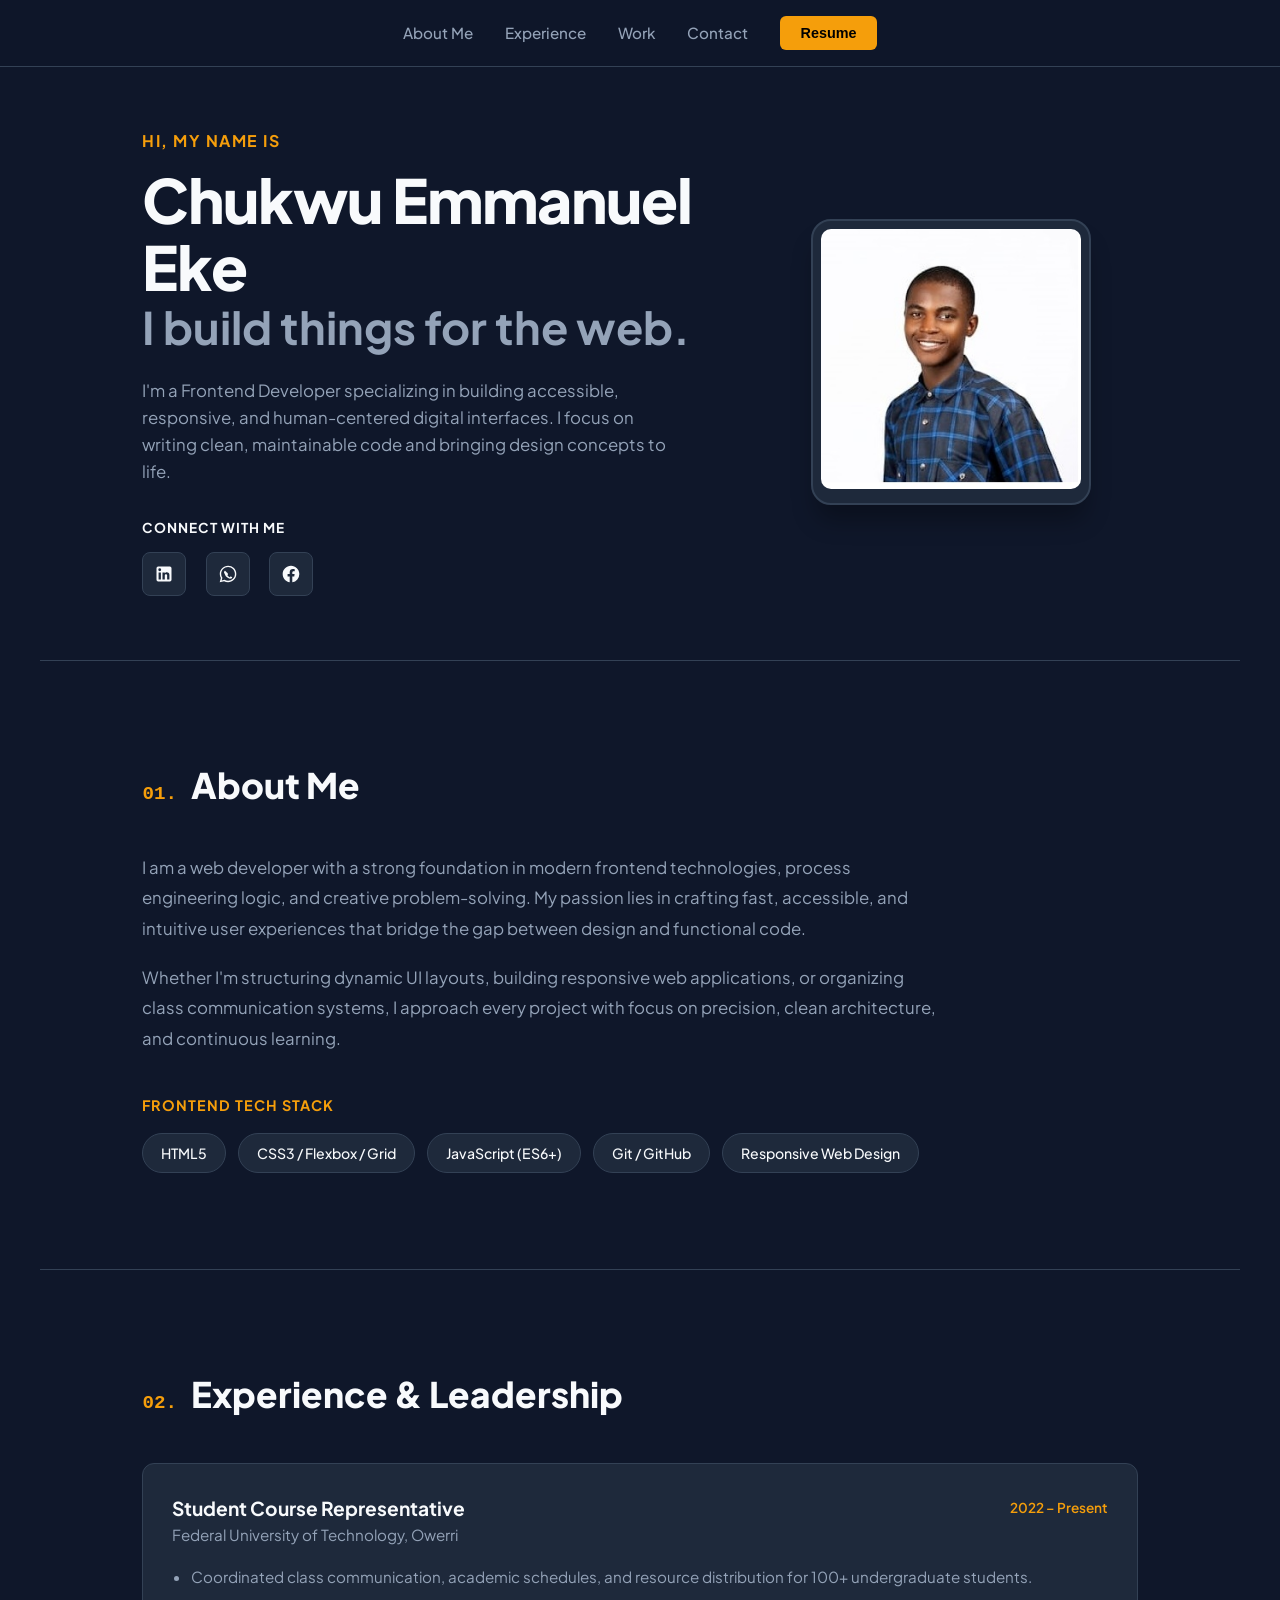
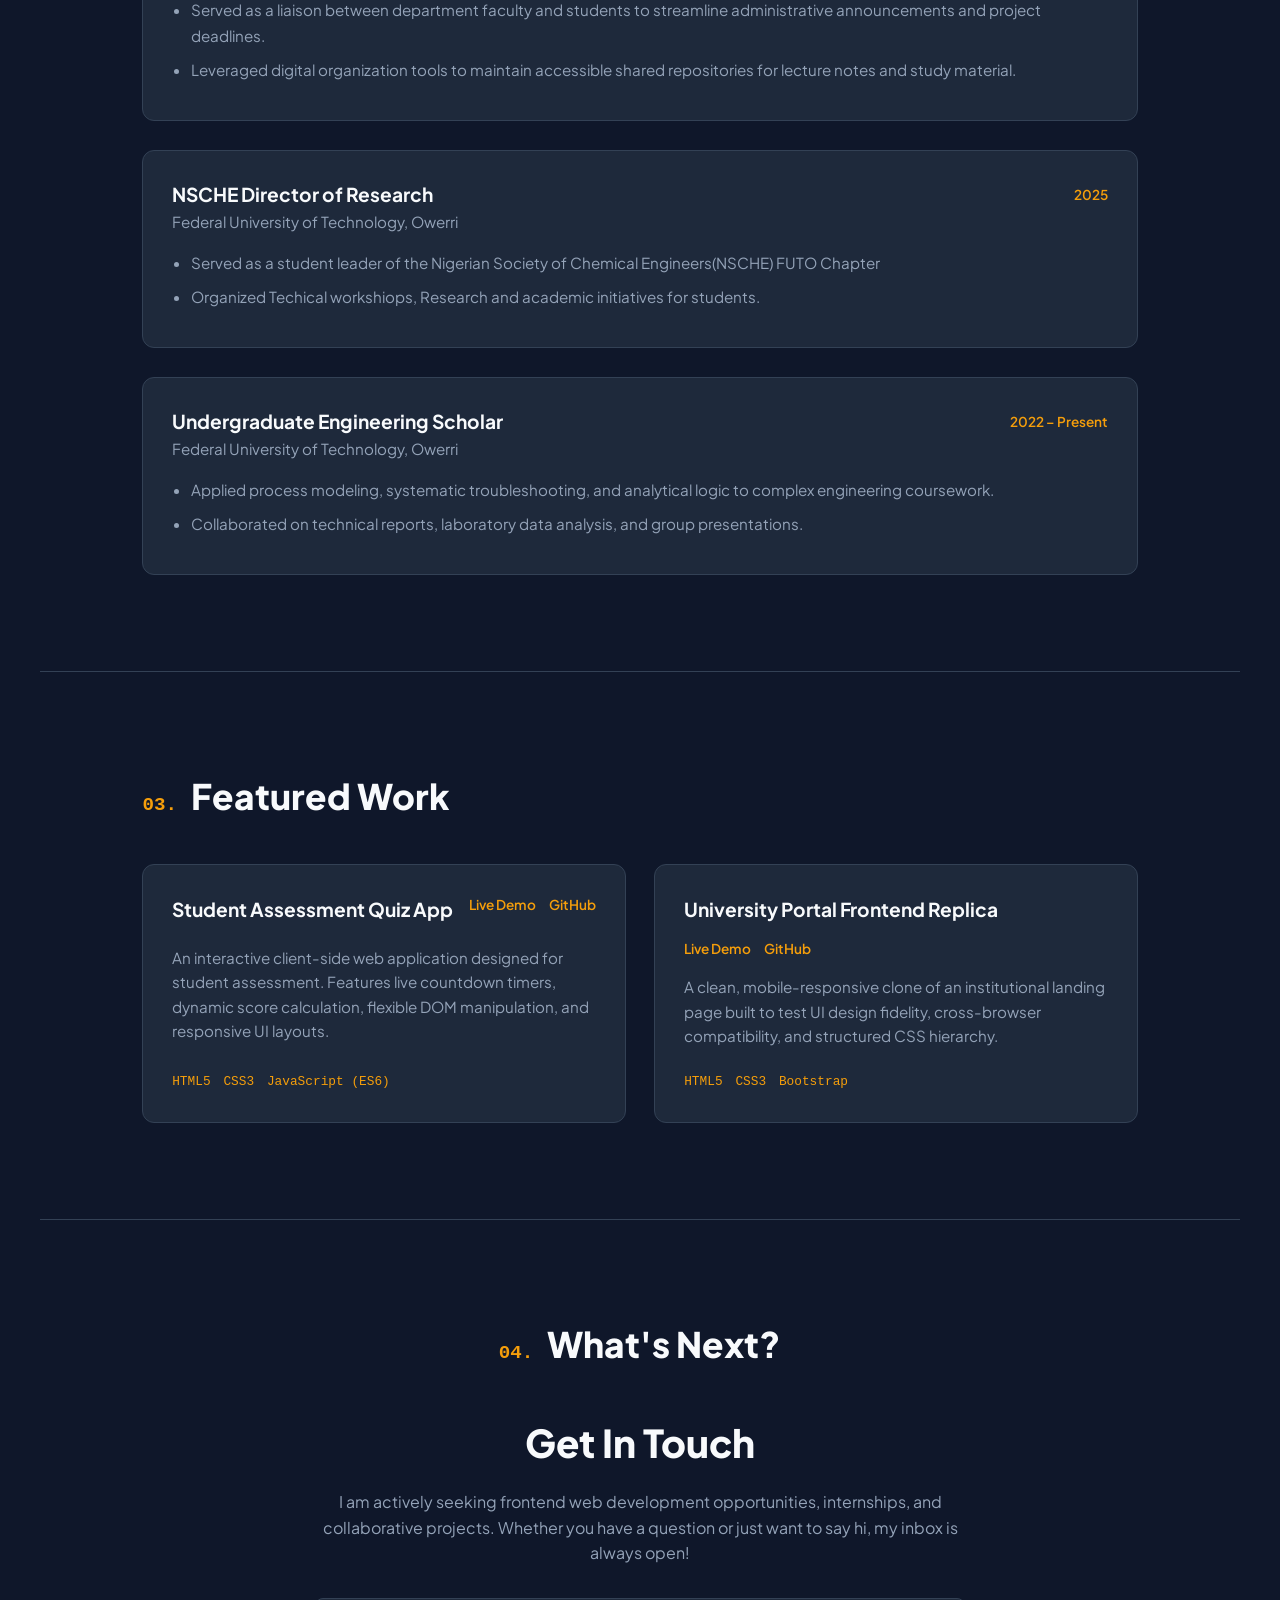
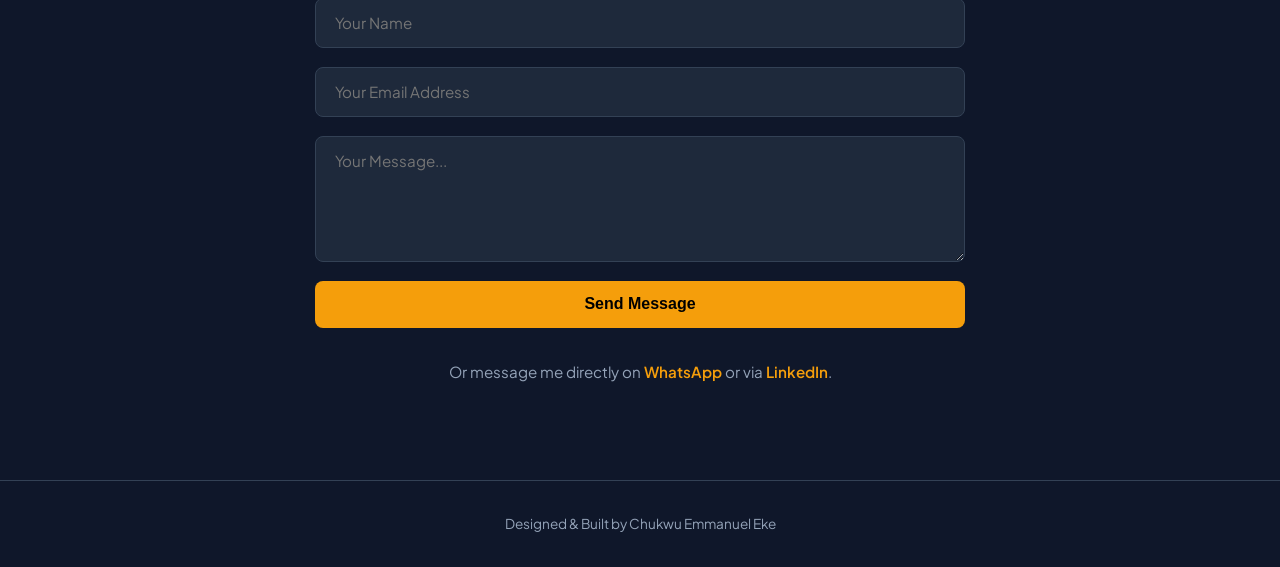
==== commit 4ea0fe42: "Update contact form action to use Web3Forms API" ====
--- a/index.html
+++ b/index.html
@@ -172,7 +172,8 @@
                     I am actively seeking frontend web development opportunities, internships, and collaborative projects. Whether you have a question or just want to say hi, my inbox is always open!
                 </p>
                 
-                <form class="contact-form" action="https://formspree.io/f/your-form-id" method="POST">
+                <form class="contact-form" action="https://api.web3forms.com/submit" method="POST">
+                       <input type="hidden" name="access_key" value="0c7e7999-f277-49e0-857d-4e36fa728e81">
                     <input type="text" name="name" placeholder="Your Name" required>
                     <input type="email" name="email" placeholder="Your Email Address" required>
                     <textarea name="message" rows="5" placeholder="Your Message..." required></textarea>
--- a/portfolio.css
+++ b/portfolio.css
@@ -90,7 +90,7 @@
 
 /* --- Hero Section --- */
 .hero-container {
-    min-height: 100vh;
+    min-height: auto;
     display: flex;
     align-items: center;
     justify-content: space-between;
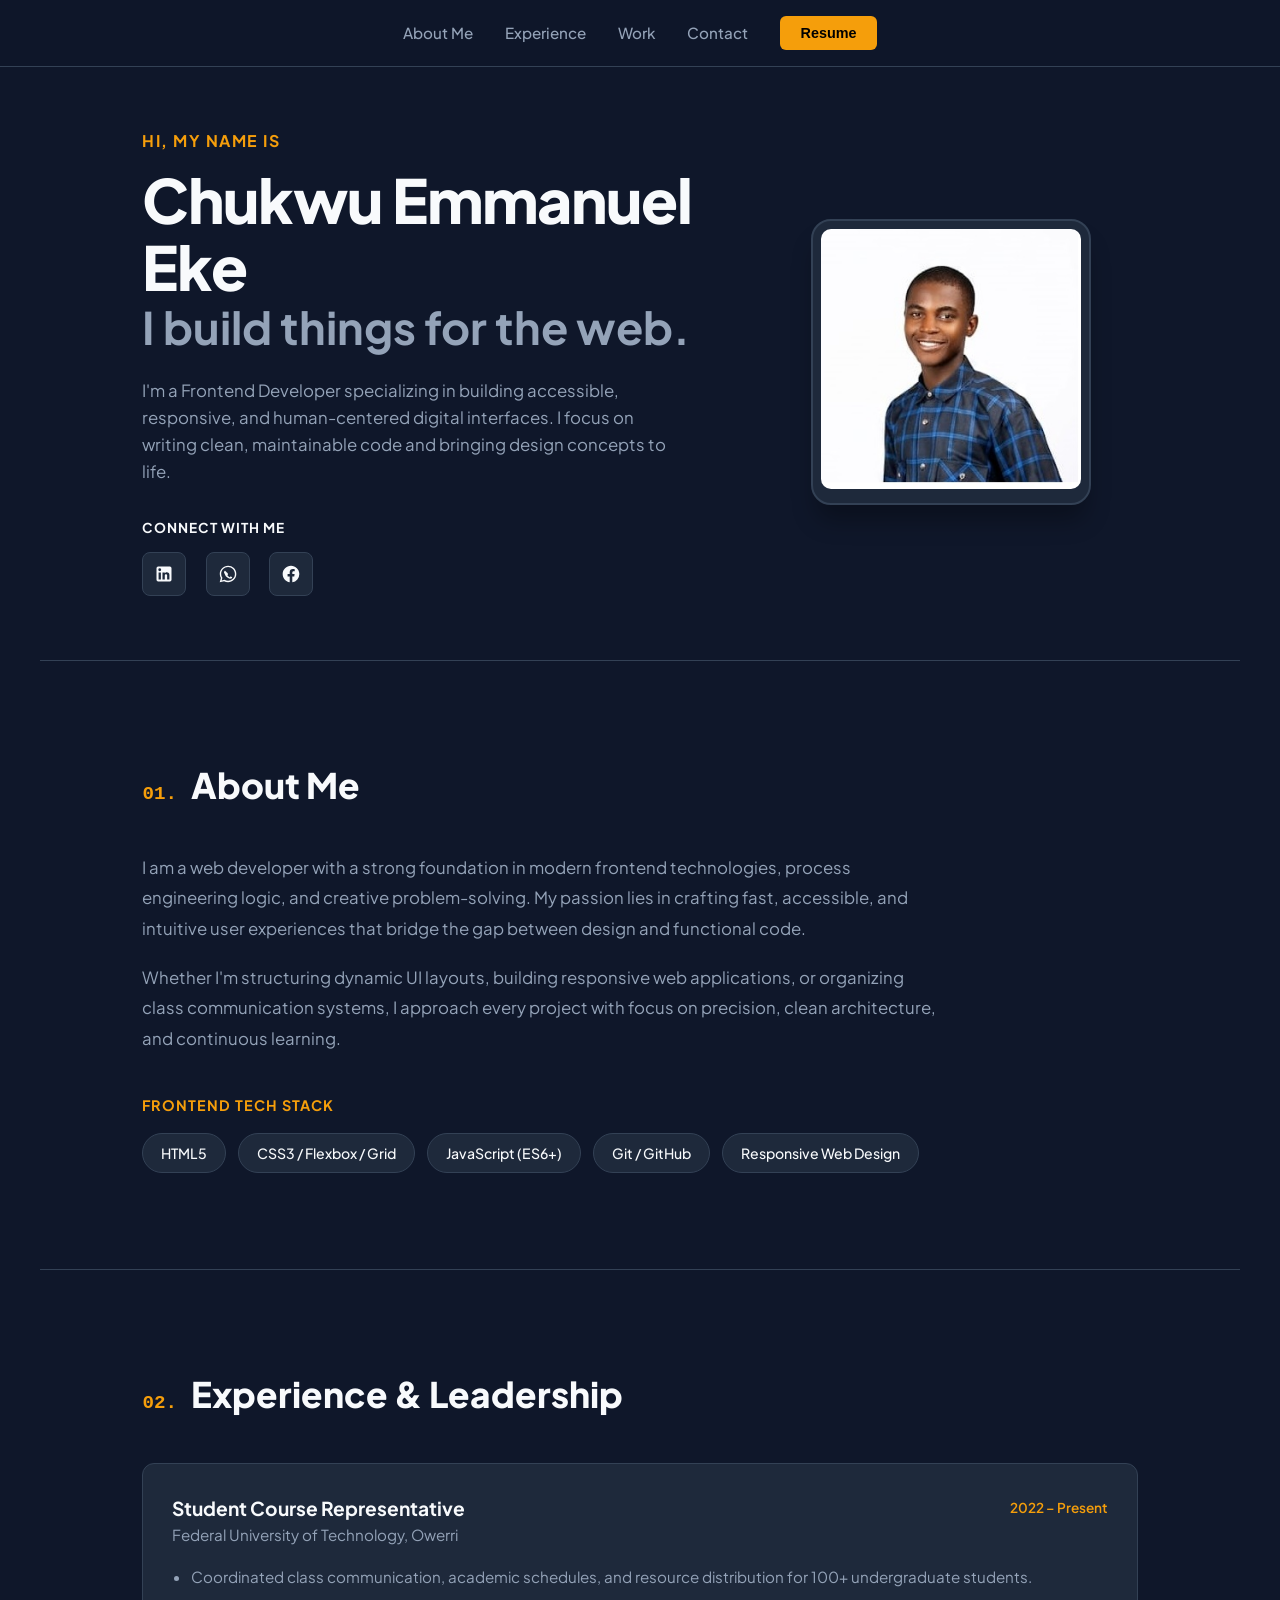
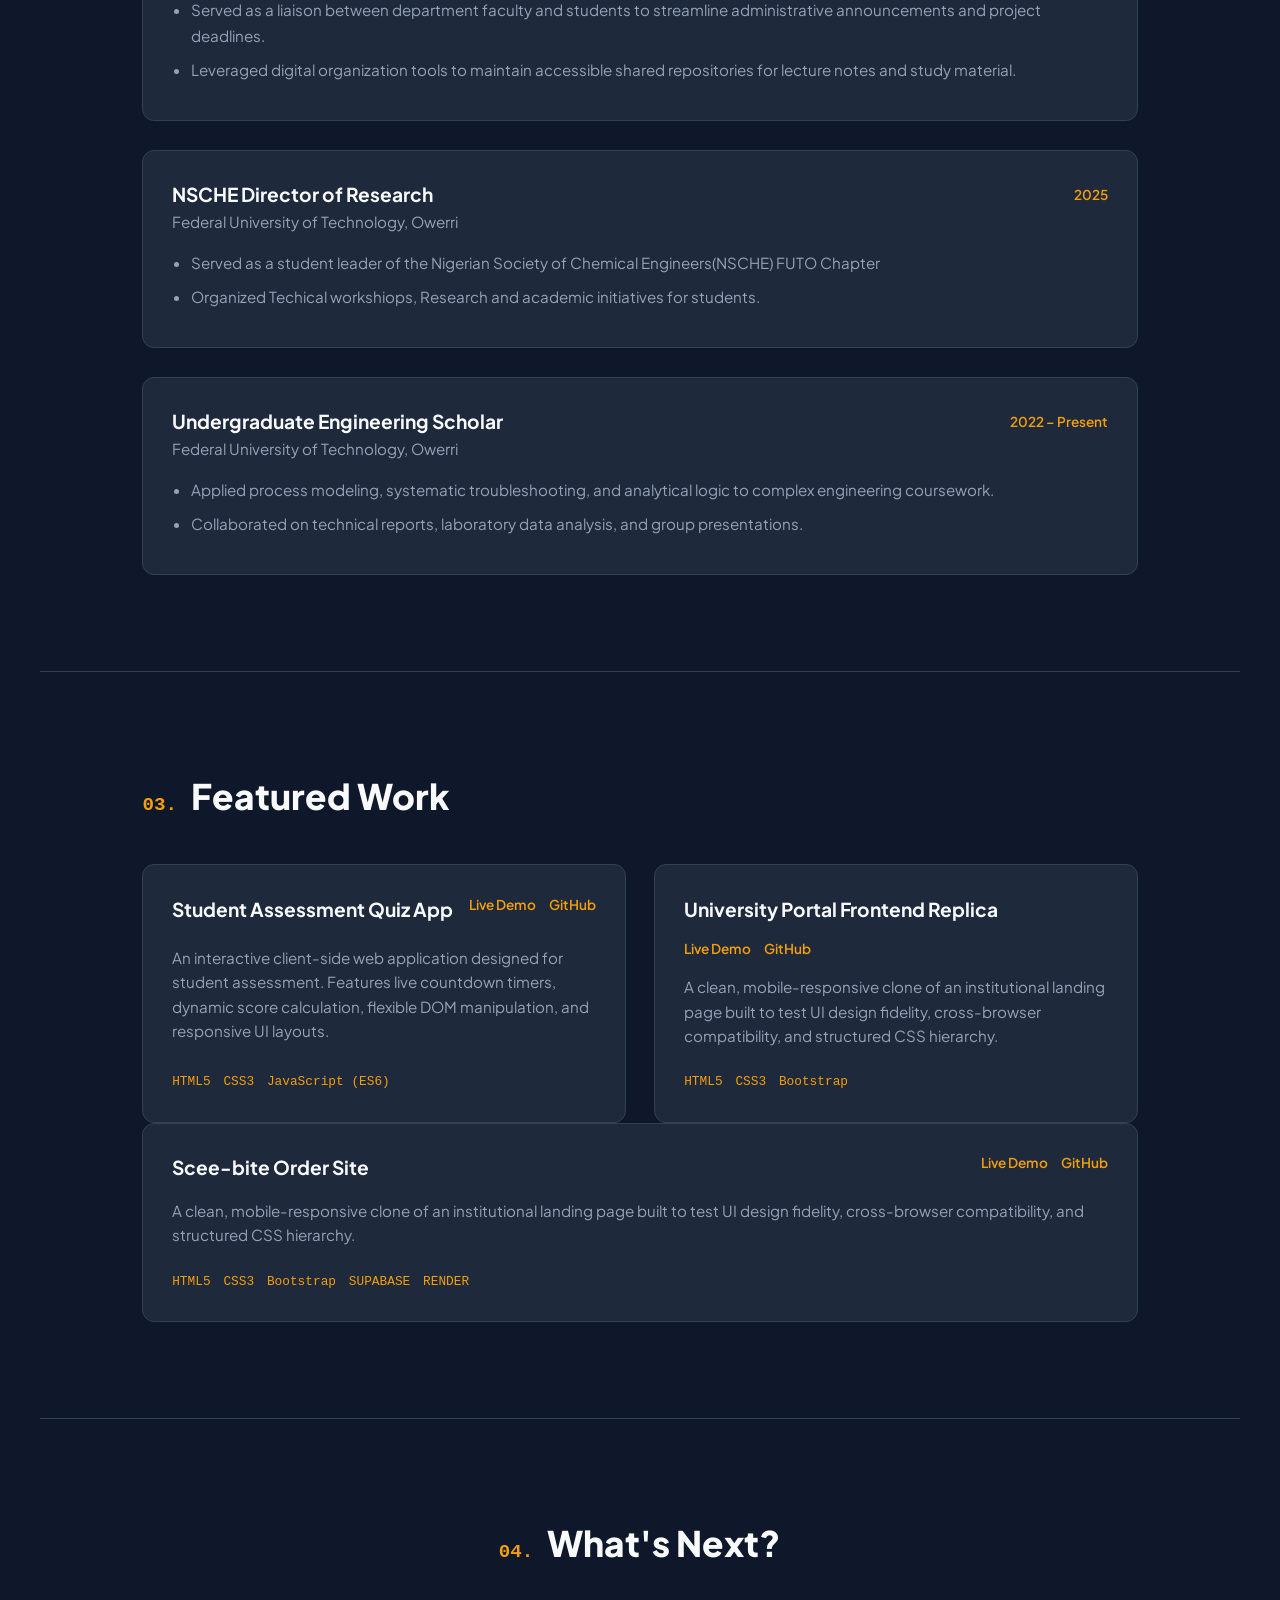
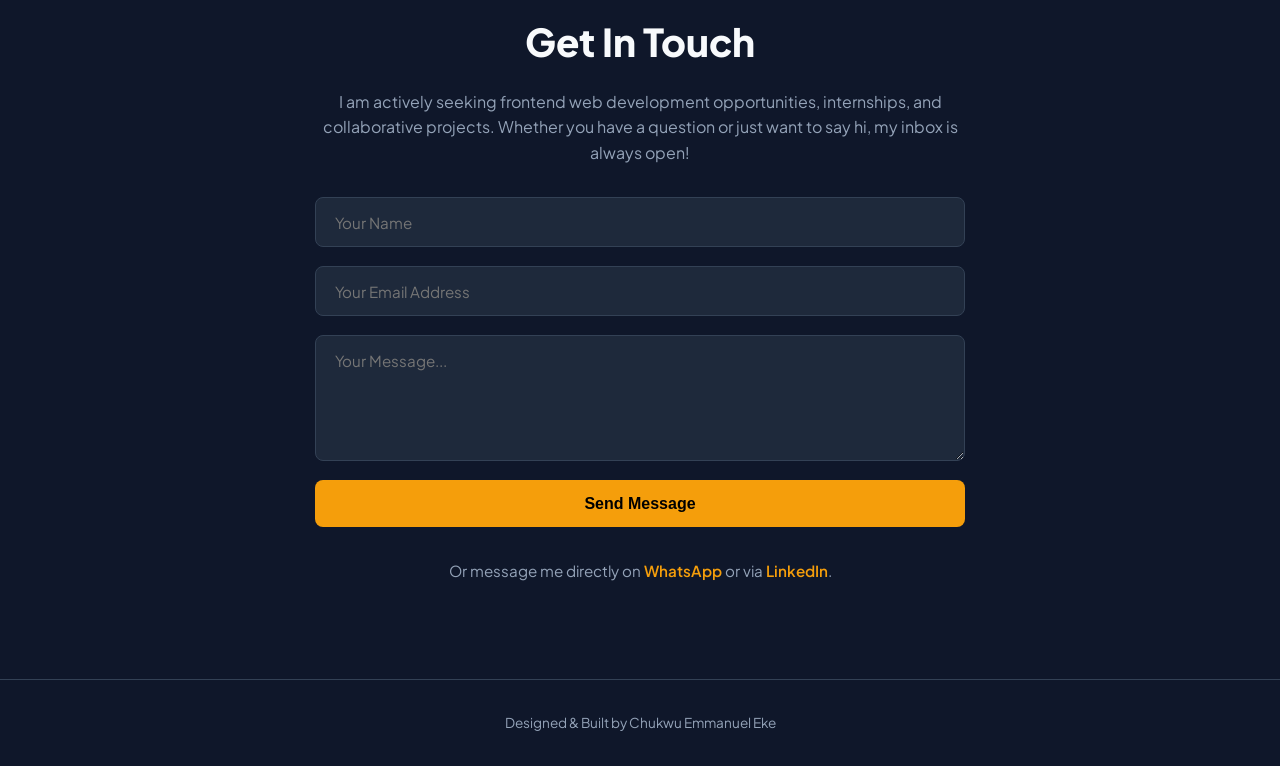
==== commit 28374ef6: "Add project card for Scee-bite Order Site Added a new project card for the Scee-bite Order Site, inc" ====
--- a/index.html
+++ b/index.html
@@ -162,6 +162,30 @@
                 </div>
 
             </div>
+
+           <div class="project-card">
+                    <div class="project-header">
+                        <h3 class="project-title">Scee-bite Order Site</h3>
+                        <div class="project-links">
+                            <a href="scee-bite-site.onrender.com/admin.html" target="_blank" class="project-link">Live Demo</a>
+                            <a href="https://github.com/chukwu-Emmanuel-Eke/Scee-bite-site" target="_blank" class="project-link">GitHub</a>
+                        </div>
+                    </div>
+                    <p class="project-description">
+                        A clean, mobile-responsive clone of an institutional landing page built to test UI design fidelity, cross-browser compatibility, and structured CSS hierarchy.
+                    </p>
+                    <div class="project-tags">
+                        <span>HTML5</span>
+                        <span>CSS3</span>
+                        <span>Bootstrap</span>
+                        <span>SUPABASE </span>
+                        <span>RENDER </span>
+                    </div>
+                </div>
+
+        </div>
+
+            
         </section>
 
         <section class="section-container" id="contact">
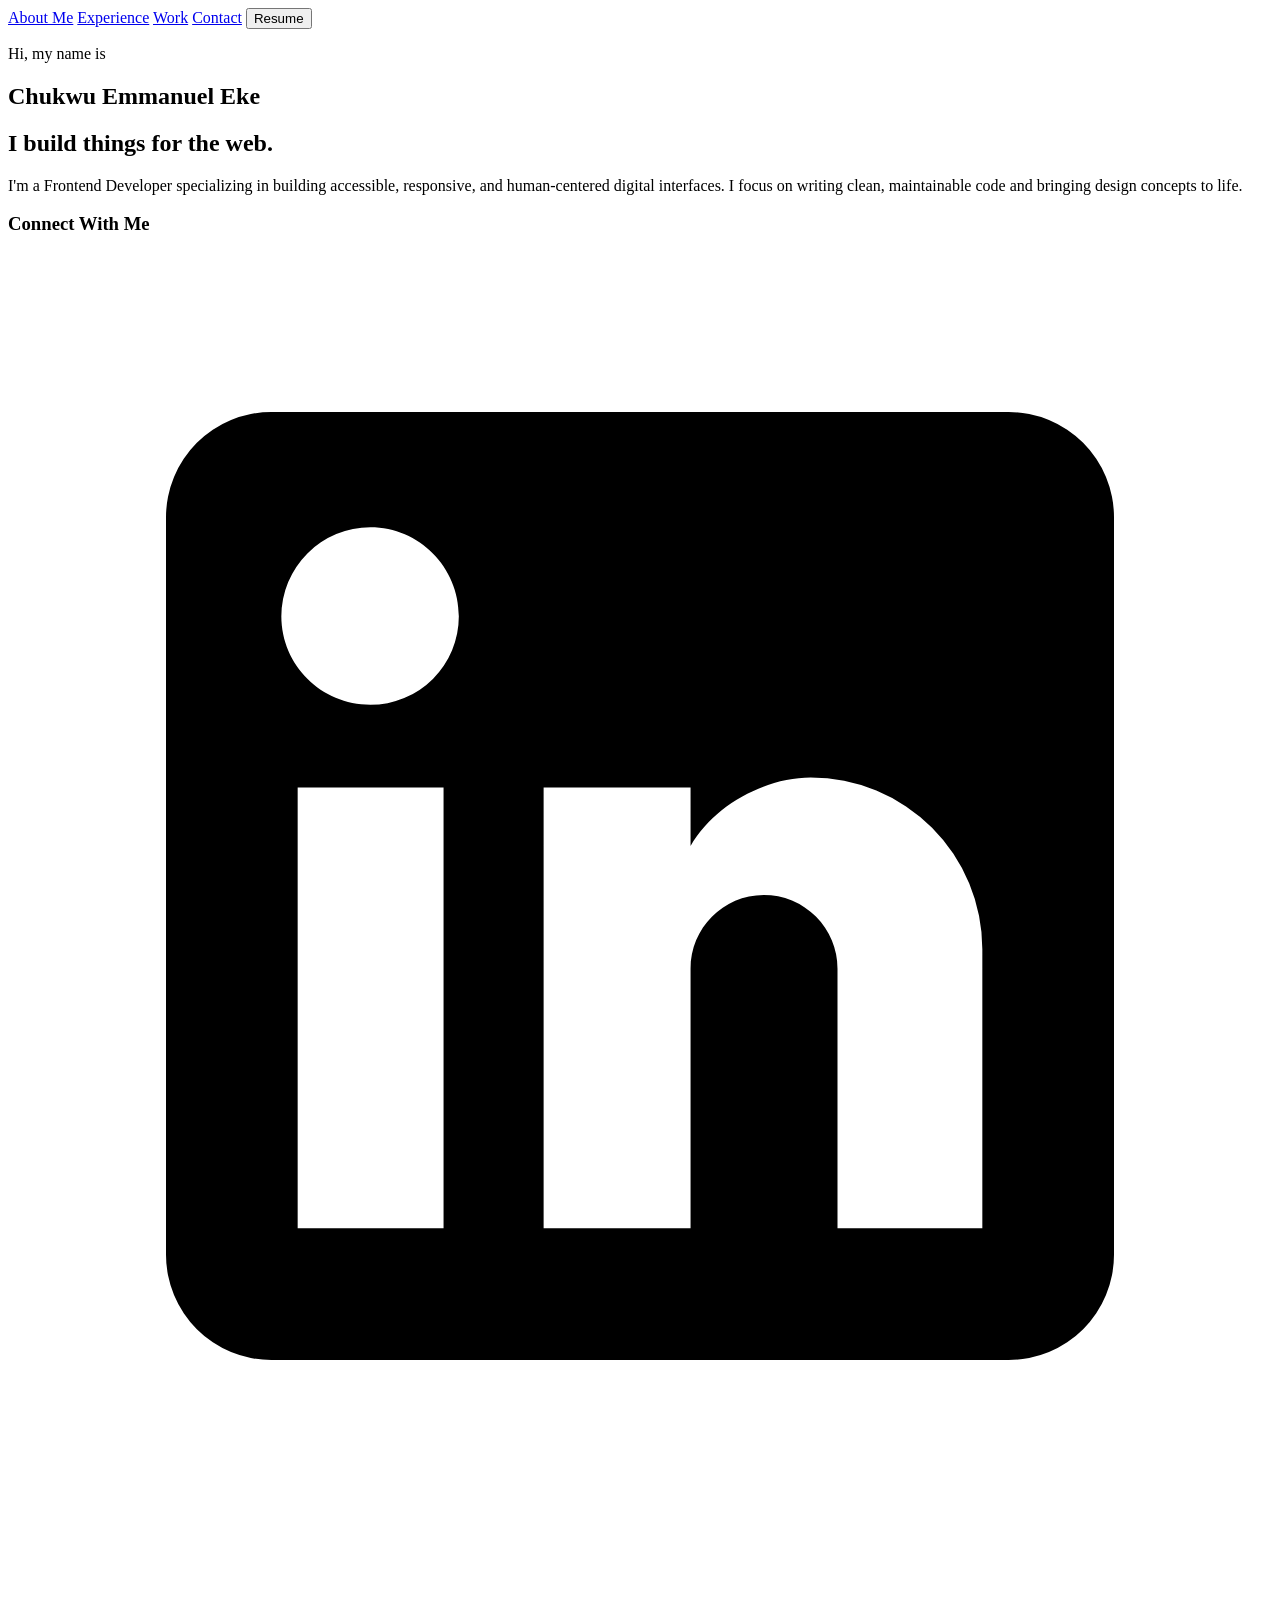
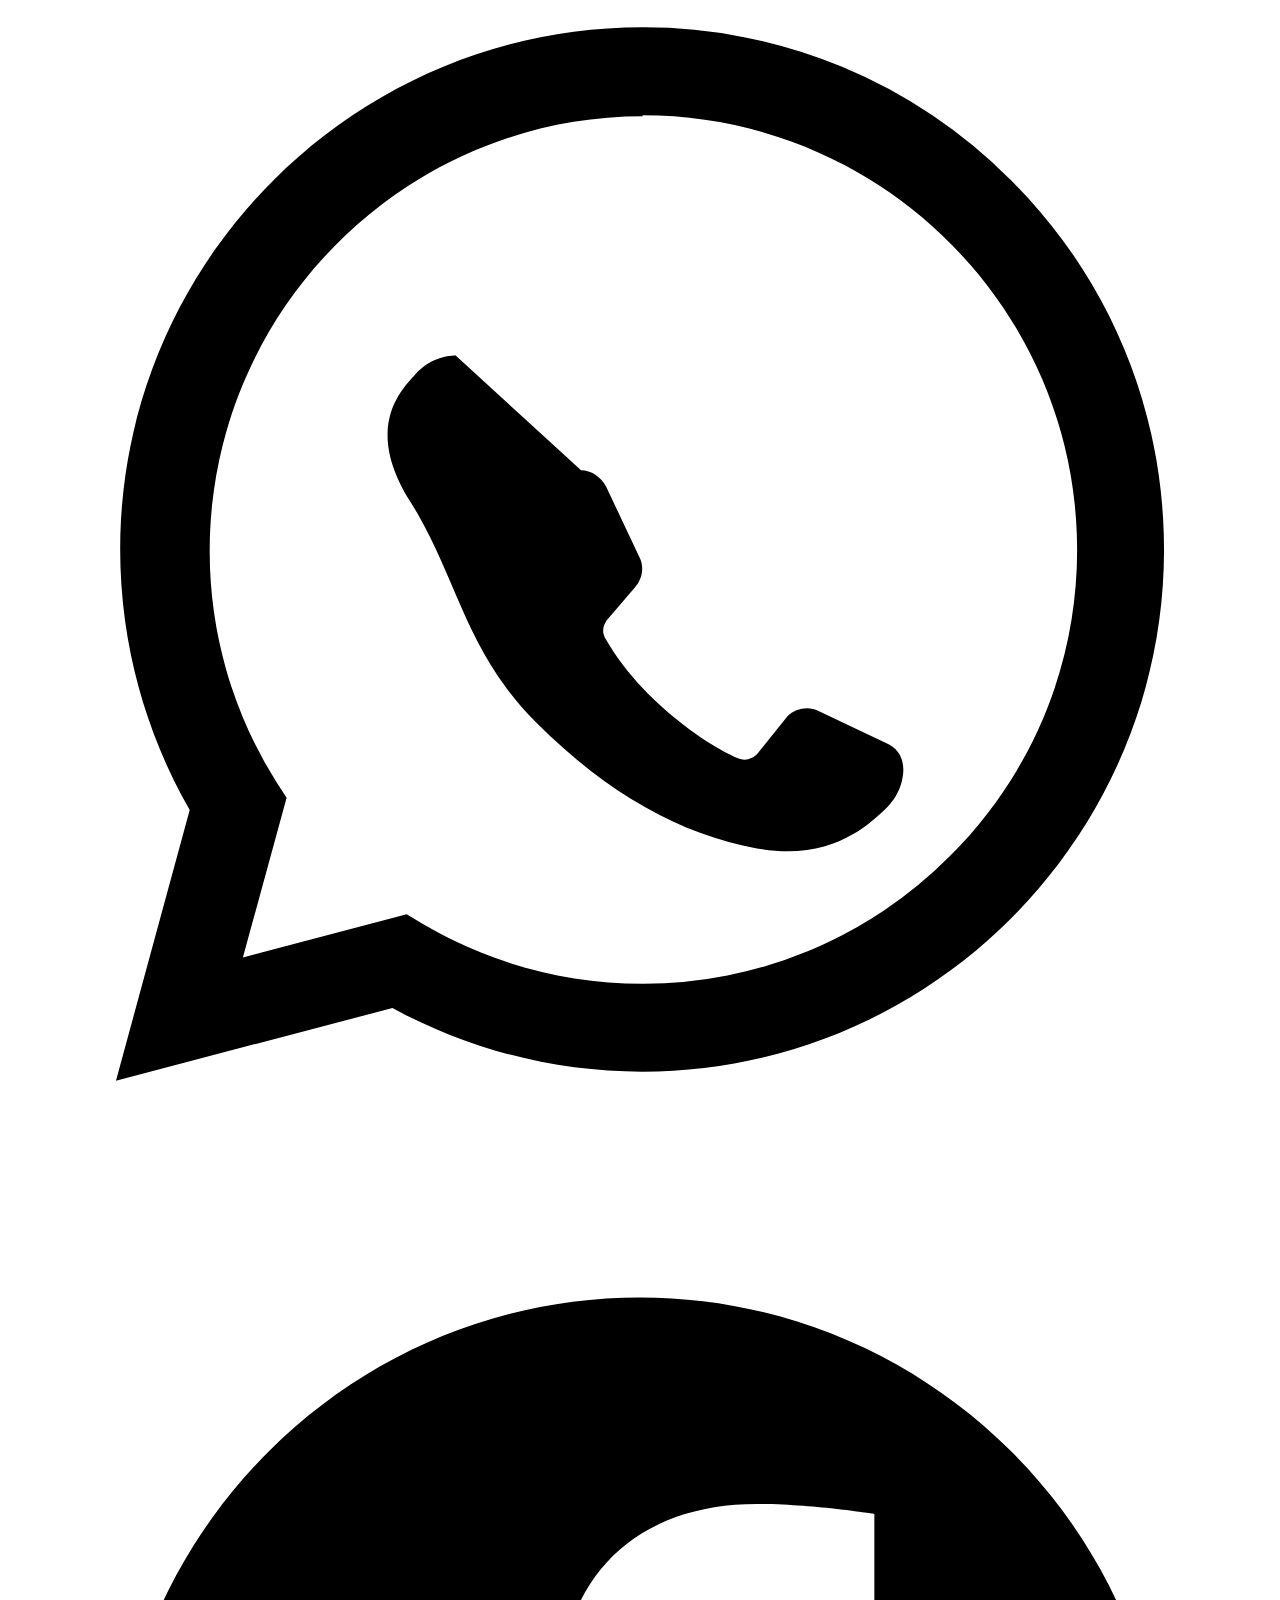
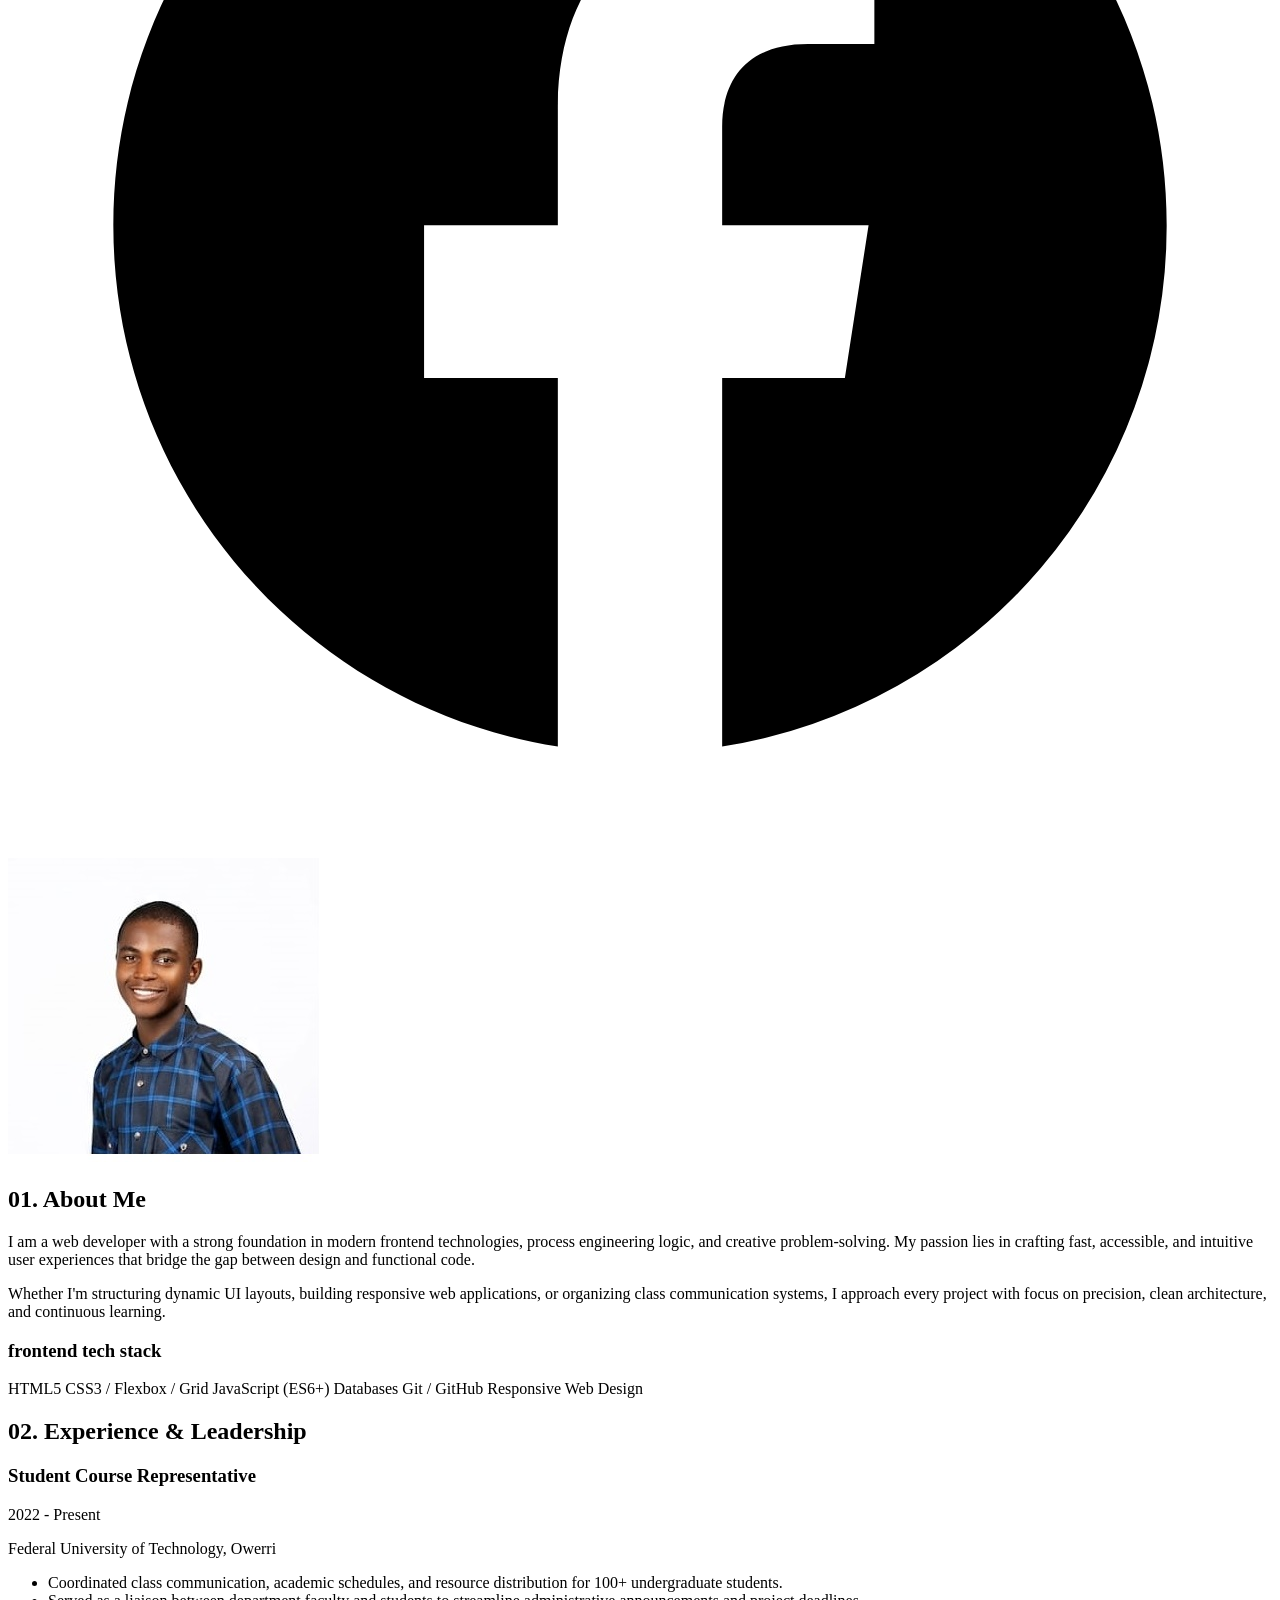
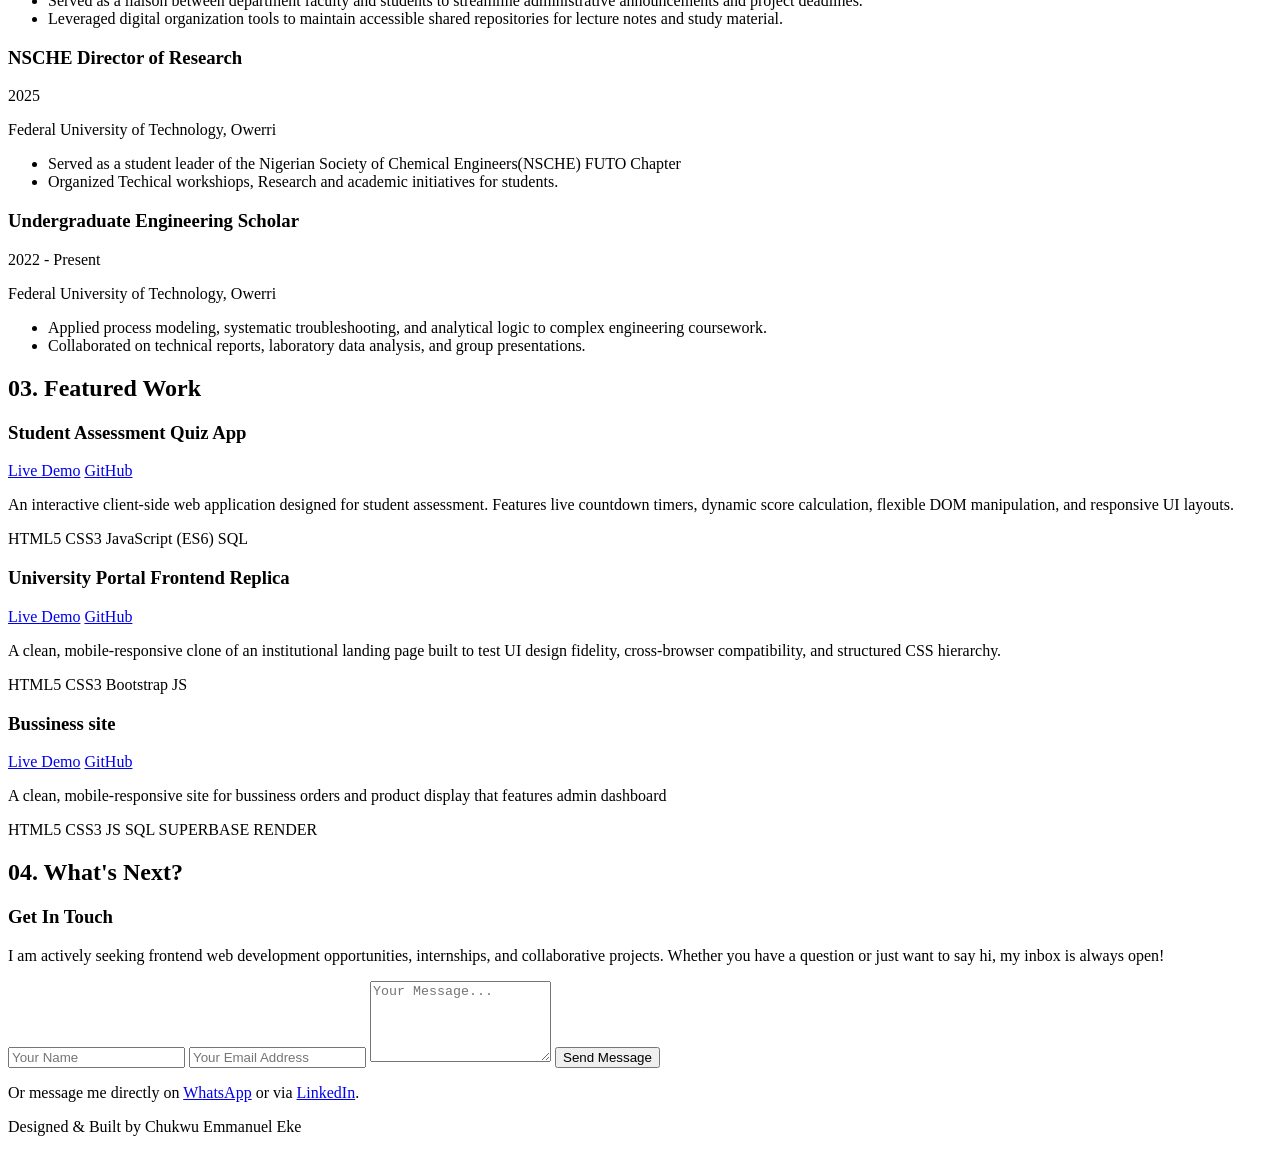
==== commit acaa34e2: "Refactor index.html for styles and content updates Updated stylesheet link and modified text content" ====
--- a/index.html
+++ b/index.html
@@ -7,7 +7,7 @@
     <link rel="preconnect" href="https://fonts.googleapis.com">
     <link rel="preconnect" href="https://fonts.gstatic.com" crossorigin>
     <link href="https://fonts.googleapis.com/css2?family=Plus+Jakarta+Sans:wght@400;500;600;700;800&display=swap" rel="stylesheet">
-    <link rel="stylesheet" href="portfolio.css">
+    <link rel="stylesheet" href="profile2.css">
 </head>
 <body>
 
@@ -28,7 +28,9 @@
                 <h1 class="main-title">Chukwu Emmanuel Eke</h1>
                 <h2 class="sub-title">I build things for the web.</h2>
                 <p class="description">
-                    I'm a Frontend Developer specializing in building accessible, responsive, and human-centered digital interfaces. I focus on writing clean, maintainable code and bringing design concepts to life.
+                    I'm a Frontend Developer specializing in building accessible,
+                     responsive, and human-centered digital interfaces. 
+                    I focus on writing clean, maintainable code and bringing design concepts to life.
                 </p>
 
                 <div class="social-links">
@@ -66,11 +68,12 @@
             </div>
             
             <div class="about-skills">
-                <h3 class="skills-heading">Frontend Tech Stack</h3>
+                <h3 class="skills-heading">frontend tech stack</h3>
                 <div class="stack-grid">
                     <span class="stack-item">HTML5</span>
                     <span class="stack-item">CSS3 / Flexbox / Grid</span>
                     <span class="stack-item">JavaScript (ES6+)</span>
+                    <span class="stack-item">Databases</span>
                     <span class="stack-item">Git / GitHub</span>
                     <span class="stack-item">Responsive Web Design</span>
                 </div>
@@ -84,7 +87,7 @@
                 <div class="experience-card">
                     <div class="card-header">
                         <h3 class="role-title">Student Course Representative</h3>
-                        <span class="role-date">2022 – Present</span>
+                        <span class="role-date">2022 - Present</span>
                     </div>
                     <p class="company-name">Federal University of Technology, Owerri</p>
                     <ul class="role-bullets">
@@ -109,7 +112,7 @@
                 <div class="experience-card">
                     <div class="card-header">
                         <h3 class="role-title">Undergraduate Engineering Scholar</h3>
-                        <span class="role-date">2022 – Present</span>
+                        <span class="role-date">2022 - Present</span>
                     </div>
                     <p class="company-name">Federal University of Technology, Owerri</p>
                     <ul class="role-bullets">
@@ -140,6 +143,8 @@
                         <span>HTML5</span>
                         <span>CSS3</span>
                         <span>JavaScript (ES6)</span>
+                        <span>SQL</span>
+                
                     </div>
                 </div>
 
@@ -158,34 +163,31 @@
                         <span>HTML5</span>
                         <span>CSS3</span>
                         <span>Bootstrap</span>
-                    </div>
-                </div>
-
-            </div>
-
-           <div class="project-card">
+                        <span>JS</span>
+                    </div>
+                </div>
+
+                <div class="project-card">
                     <div class="project-header">
-                        <h3 class="project-title">Scee-bite Order Site</h3>
+                        <h3 class="project-title">Bussiness site </h3>
                         <div class="project-links">
-                            <a href="scee-bite-site.onrender.com/admin.html" target="_blank" class="project-link">Live Demo</a>
+                            <a href="https://scee-bite-site.onrender.com/index.html" target="_blank" class="project-link">Live Demo</a>
                             <a href="https://github.com/chukwu-Emmanuel-Eke/Scee-bite-site" target="_blank" class="project-link">GitHub</a>
                         </div>
                     </div>
                     <p class="project-description">
-                        A clean, mobile-responsive clone of an institutional landing page built to test UI design fidelity, cross-browser compatibility, and structured CSS hierarchy.
-                    </p>
+                        A clean, mobile-responsive site for bussiness orders and product display that features admin dashboard
                     <div class="project-tags">
                         <span>HTML5</span>
                         <span>CSS3</span>
-                        <span>Bootstrap</span>
-                        <span>SUPABASE </span>
-                        <span>RENDER </span>
-                    </div>
-                </div>
-
-        </div>
-
-            
+                        <span>JS</span>
+                        <span>SQL</span>
+                        <span>SUPERBASE</span>
+                        <span>RENDER</span>
+                    </div>
+                </div>
+
+            </div>
         </section>
 
         <section class="section-container" id="contact">
@@ -197,7 +199,7 @@
                 </p>
                 
                 <form class="contact-form" action="https://api.web3forms.com/submit" method="POST">
-                       <input type="hidden" name="access_key" value="0c7e7999-f277-49e0-857d-4e36fa728e81">
+                    <input type="hidden" name="access_key" value="0c7e7999-f277-49e0-857d-4e36fa728e81">
                     <input type="text" name="name" placeholder="Your Name" required>
                     <input type="email" name="email" placeholder="Your Email Address" required>
                     <textarea name="message" rows="5" placeholder="Your Message..." required></textarea>
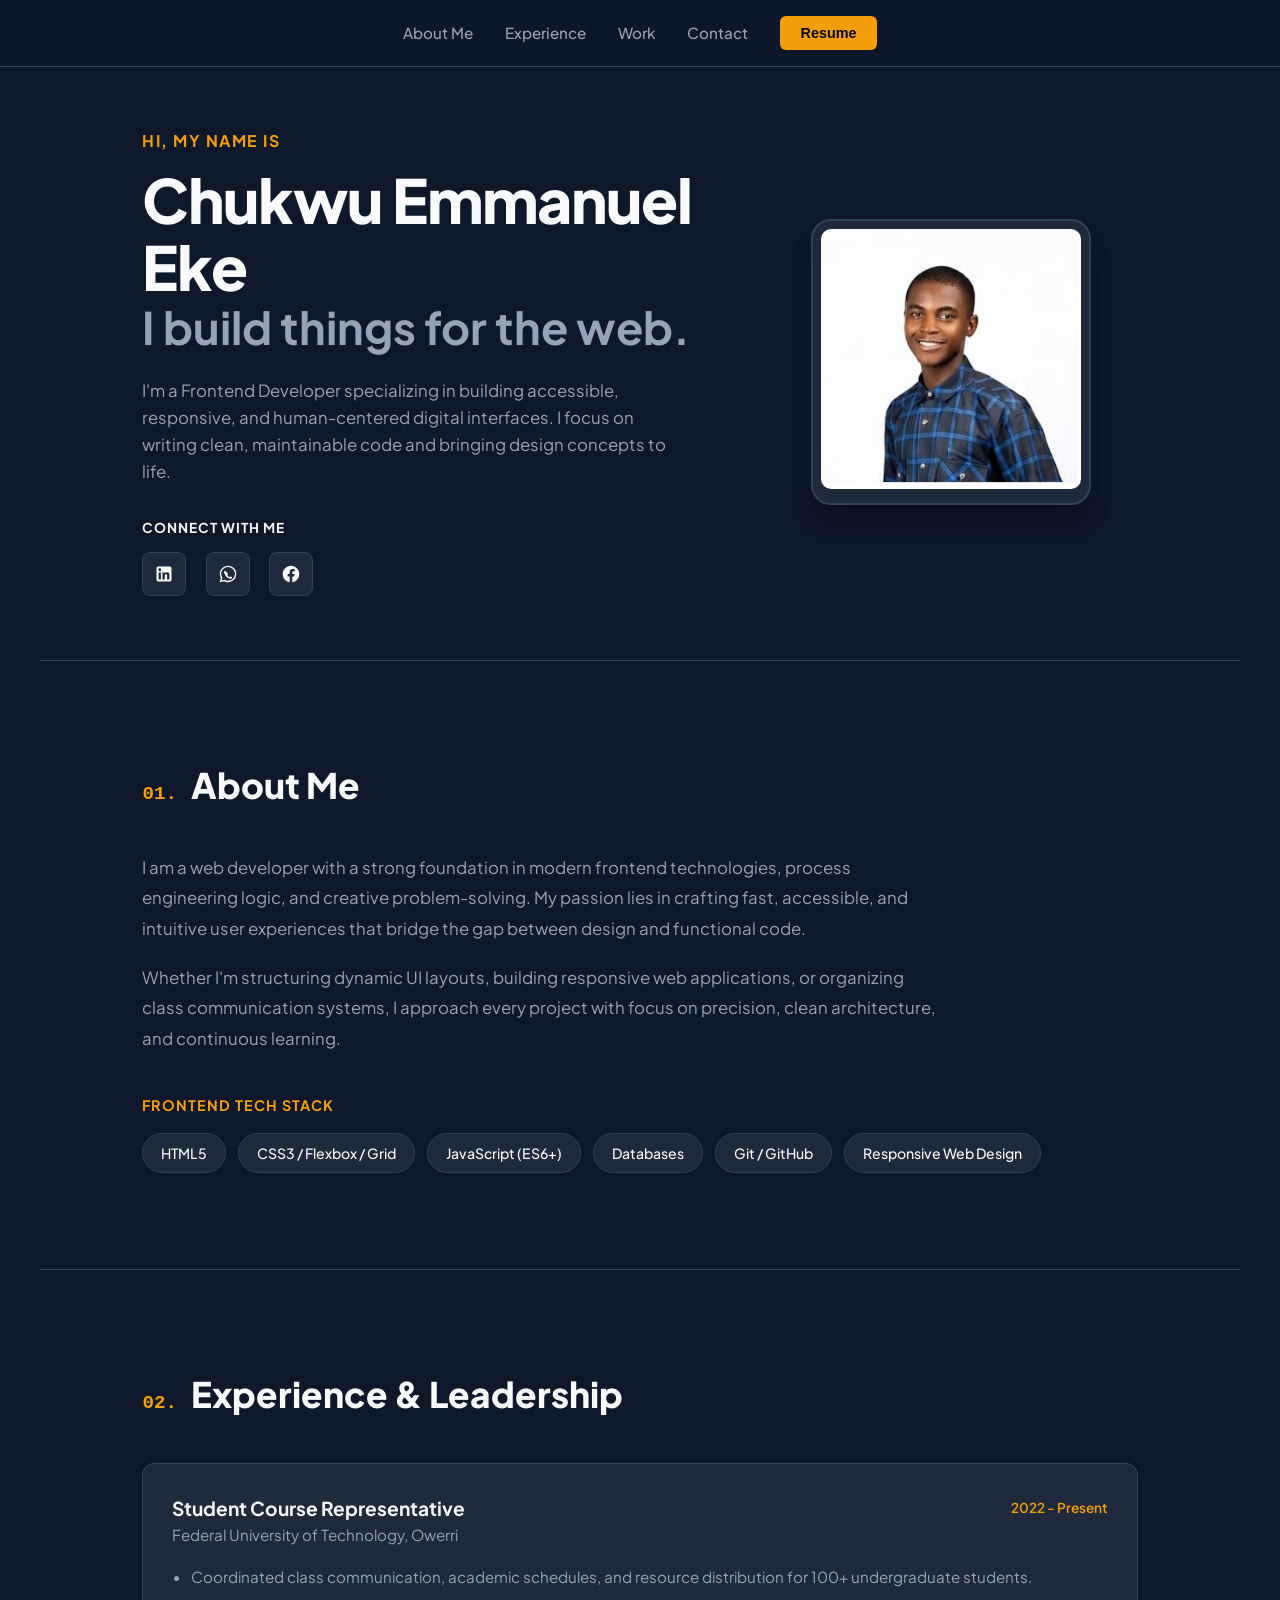
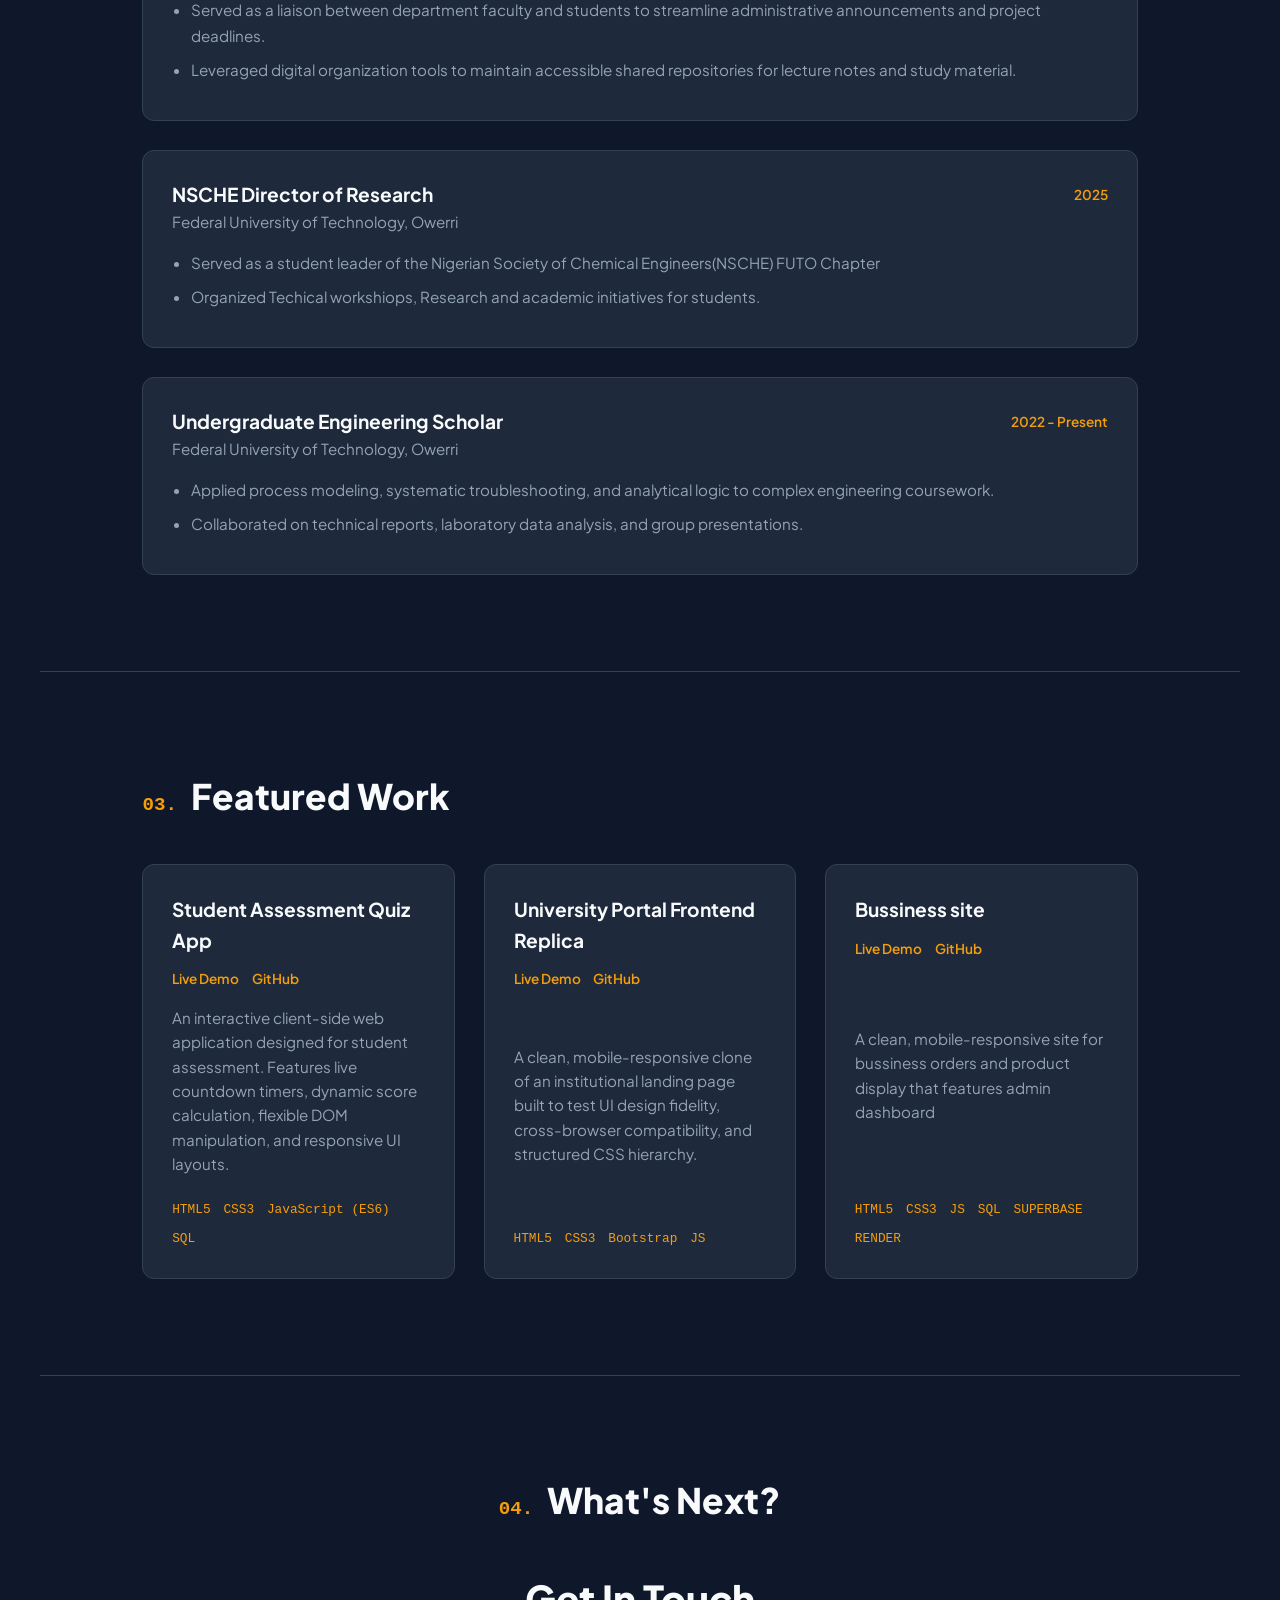
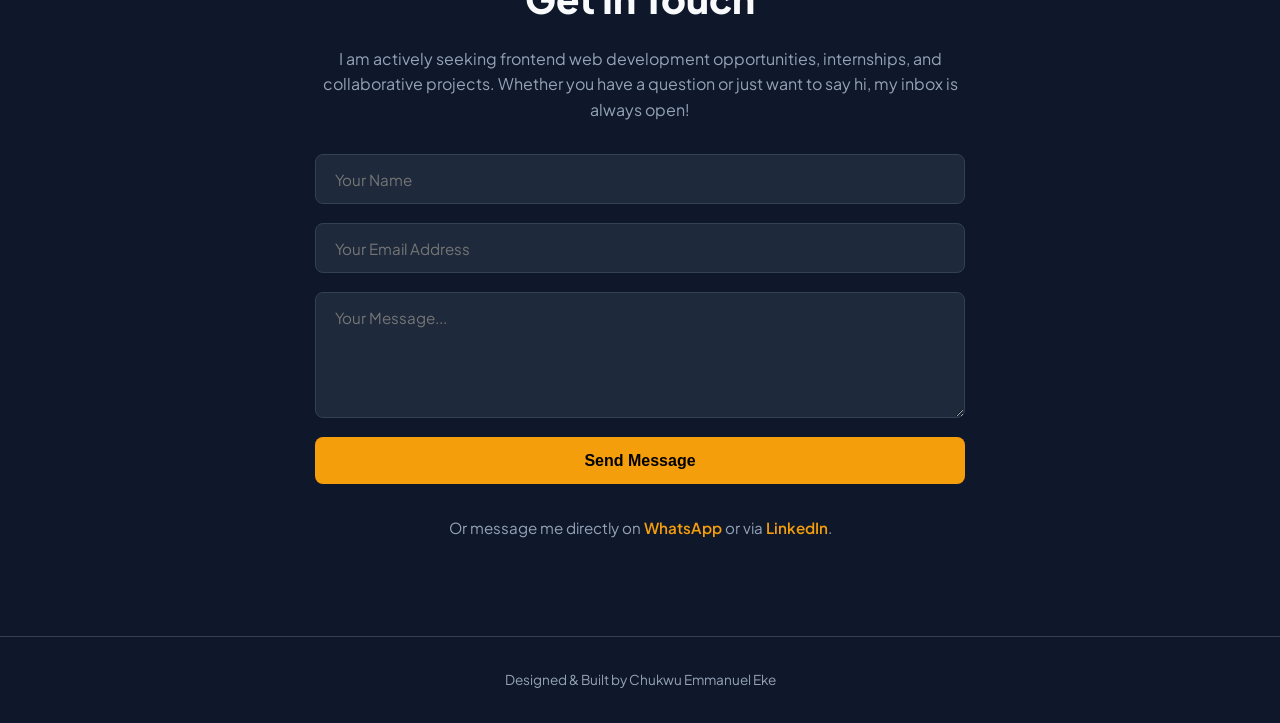
==== commit 69eb2e25: "Change stylesheet link from profile2.css to portfolio.css" ====
--- a/index.html
+++ b/index.html
@@ -7,7 +7,7 @@
     <link rel="preconnect" href="https://fonts.googleapis.com">
     <link rel="preconnect" href="https://fonts.gstatic.com" crossorigin>
     <link href="https://fonts.googleapis.com/css2?family=Plus+Jakarta+Sans:wght@400;500;600;700;800&display=swap" rel="stylesheet">
-    <link rel="stylesheet" href="profile2.css">
+    <link rel="stylesheet" href="portfolio.css">
 </head>
 <body>
 
--- a/portfolio.css
+++ b/portfolio.css
@@ -0,0 +1,598 @@
+:root {
+    --bg-color: #0f172a;        
+    --card-bg: #1e293b;         
+    --text-heading: #f8fafc;    
+    --text-body: #94a3b8;       
+    --accent-color: #f59e0b;   
+    --accent-hover: #d97706;    
+    --nav-bg: rgba(15, 23, 42, 0.95);
+    --border-color: #334155;
+}
+
+* {
+    padding: 0;
+    margin: 0;
+    box-sizing: border-box;
+}
+
+html {
+    scroll-behavior: smooth;
+    scroll-padding-top: 80px; 
+}
+
+body {
+    width: 100%;
+    min-height: 100vh;
+    background-color: var(--bg-color);
+    color: var(--text-body);
+    font-family: 'Plus Jakarta Sans', sans-serif;
+    overflow-x: hidden;
+    line-height: 1.6;
+}
+
+/* --- Header / Navbar --- */
+.header {
+    position: fixed;
+    top: 0;
+    left: 0;
+    width: 100%;
+    display: flex;
+    align-items: center;
+    justify-content: center;
+    padding: 1rem 8%;
+    background-color: var(--nav-bg);
+    backdrop-filter: blur(12px);
+    -webkit-backdrop-filter: blur(12px);
+    border-bottom: 1px solid var(--border-color);
+    z-index: 1000;
+}
+
+.nav-links {
+    display: flex;
+    align-items: center;
+    justify-content: center;
+    gap: 2rem;
+    width: 100%;
+    max-width: 1200px;
+}
+
+.nav-links a {
+    text-decoration: none;
+    color: var(--text-body);
+    font-size: 0.95rem;
+    font-weight: 500;
+    transition: color 0.3s ease;
+    white-space: nowrap;
+}
+
+.nav-links a:hover {
+    color: var(--accent-color);
+}
+
+.resume-btn {
+    background: var(--accent-color);
+    color: #000000;
+    padding: 0.55rem 1.3rem;
+    border: none;
+    border-radius: 6px;
+    font-size: 0.9rem;
+    font-weight: 700;
+    cursor: pointer;
+    transition: all 0.3s ease;
+    white-space: nowrap;
+}
+
+.resume-btn:hover {
+    background: var(--accent-hover);
+    transform: translateY(-2px);
+    box-shadow: 0 4px 12px rgba(245, 158, 11, 0.25);
+}
+
+/* --- Hero Section --- */
+.hero-container {
+    min-height: auto;
+    display: flex;
+    align-items: center;
+    justify-content: space-between;
+    padding: 8rem 8% 4rem;
+    max-width: 1200px;
+    margin: 0 auto;
+    gap: 4rem;
+}
+
+.hero-left {
+    flex: 1.2;
+    width: 100%;
+}
+
+.greeting {
+    color: var(--accent-color);
+    font-size: 1rem;
+    font-weight: 700;
+    letter-spacing: 1.5px;
+    text-transform: uppercase;
+    margin-bottom: 0.8rem;
+}
+
+.main-title {
+    color: var(--text-heading);
+    font-size: clamp(2.2rem, 5vw, 3.8rem);
+    font-weight: 800;
+    line-height: 1.1;
+    letter-spacing: -1px;
+}
+
+.sub-title {
+    color: var(--text-body);
+    font-size: clamp(1.5rem, 3.5vw, 2.8rem);
+    font-weight: 700;
+    margin-bottom: 1.5rem;
+    line-height: 1.2;
+}
+
+.description {
+    max-width: 540px;
+    font-size: 1.05rem;
+    color: var(--text-body);
+    margin-bottom: 2rem;
+}
+
+/* --- Social Media Icons --- */
+.social-links {
+    margin-top: 2rem;
+}
+
+.social-title {
+    font-size: 0.85rem;
+    color: var(--text-heading);
+    margin-bottom: 0.8rem;
+    text-transform: uppercase;
+    letter-spacing: 1px;
+}
+
+.social-icons {
+    display: flex;
+    align-items: center;
+    gap: 1.2rem;
+}
+
+.social-icon {
+    width: 44px;
+    height: 44px;
+    display: flex;
+    align-items: center;
+    justify-content: center;
+    border-radius: 8px;
+    background: var(--card-bg);
+    border: 1px solid var(--border-color);
+    color: var(--text-heading);
+    text-decoration: none;
+    transition: all 0.3s ease;
+    flex-shrink: 0;
+}
+
+.social-icon svg {
+    width: 20px;
+    height: 20px;
+    fill: currentColor;
+}
+
+.social-icon:hover {
+    border-color: var(--accent-color);
+    color: var(--accent-color);
+    transform: translateY(-3px);
+    box-shadow: 0 4px 12px rgba(0, 0, 0, 0.3);
+}
+
+/* --- Profile Image Area --- */
+.hero-right {
+    flex: 0.8;
+    display: flex;
+    justify-content: center;
+    width: 100%;
+}
+
+.img-wrapper {
+    position: relative;
+    width: 280px;
+    max-width: 100%;
+    aspect-ratio: 1 / 1;
+    height: auto;
+    border-radius: 20px;
+    background: var(--card-bg);
+    border: 2px solid var(--border-color);
+    padding: 8px;
+    box-shadow: 0 20px 25px -5px rgba(0, 0, 0, 0.3);
+}
+
+.img-wrapper img {
+    width: 100%;
+    height: 100%;
+    object-fit: cover;
+    border-radius: 10px;
+}
+
+/* --- Shared Section Styling --- */
+.section-container {
+    max-width: 1200px;
+    margin: 0 auto;
+    padding: 6rem 8%;
+    border-top: 1px solid var(--border-color);
+}
+
+.section-heading {
+    font-size: clamp(1.6rem, 3vw, 2.2rem);
+    color: var(--text-heading);
+    font-weight: 800;
+    margin-bottom: 2.5rem;
+}
+
+.section-heading.center {
+    text-align: center;
+}
+
+.section-heading span {
+    color: var(--accent-color);
+    font-family: monospace;
+    font-size: 1.2rem;
+    margin-right: 0.5rem;
+}
+
+/* --- About Me Section --- */
+.about-content {
+    max-width: 800px;
+}
+
+.about-text {
+    font-size: 1.05rem;
+    line-height: 1.8;
+    color: var(--text-body);
+    margin-bottom: 1.2rem;
+}
+
+.about-skills {
+    margin-top: 2.5rem;
+}
+
+.skills-heading {
+    color: var(--accent-color);
+    font-size: 0.9rem;
+    font-weight: 700;
+    letter-spacing: 1px;
+    text-transform: uppercase;
+    margin-bottom: 1rem;
+}
+
+.stack-grid {
+    display: flex;
+    flex-wrap: wrap;
+    gap: 0.8rem;
+}
+
+.stack-item {
+    background-color: var(--card-bg);
+    border: 1px solid var(--border-color);
+    color: var(--text-heading);
+    padding: 0.5rem 1.1rem;
+    border-radius: 20px;
+    font-size: 0.88rem;
+    font-weight: 500;
+    transition: all 0.2s ease;
+}
+
+.stack-item:hover {
+    border-color: var(--accent-color);
+    color: var(--accent-color);
+    transform: translateY(-2px);
+}
+
+/* --- Experience Section --- */
+.experience-list {
+    display: flex;
+    flex-direction: column;
+    gap: 1.8rem;
+}
+
+.experience-card {
+    background: var(--card-bg);
+    border: 1px solid var(--border-color);
+    border-radius: 12px;
+    padding: 1.8rem;
+    transition: transform 0.3s ease, border-color 0.3s ease;
+}
+
+.experience-card:hover {
+    transform: translateY(-3px);
+    border-color: var(--accent-color);
+}
+
+.card-header {
+    display: flex;
+    justify-content: space-between;
+    align-items: center;
+    flex-wrap: wrap;
+    gap: 0.5rem;
+}
+
+.role-title {
+    color: var(--text-heading);
+    font-size: 1.2rem;
+    font-weight: 700;
+}
+
+.role-date {
+    color: var(--accent-color);
+    font-size: 0.85rem;
+    font-weight: 600;
+}
+
+.company-name {
+    color: var(--text-body);
+    font-size: 0.95rem;
+    margin-bottom: 1rem;
+}
+
+.role-bullets {
+    padding-left: 1.2rem;
+    color: var(--text-body);
+    font-size: 0.95rem;
+    line-height: 1.7;
+}
+
+.role-bullets li {
+    margin-bottom: 0.5rem;
+}
+
+/* --- Featured Work Section --- */
+.projects-grid {
+    display: grid;
+    grid-template-columns: repeat(auto-fit, minmax(280px, 1fr));
+    gap: 1.8rem;
+}
+
+.project-card {
+    background: var(--card-bg);
+    border: 1px solid var(--border-color);
+    border-radius: 12px;
+    padding: 1.8rem;
+    display: flex;
+    flex-direction: column;
+    justify-content: space-between;
+    transition: transform 0.3s ease, border-color 0.3s ease;
+}
+
+.project-card:hover {
+    transform: translateY(-4px);
+    border-color: var(--accent-color);
+}
+
+.project-header {
+    display: flex;
+    justify-content: space-between;
+    align-items: flex-start;
+    flex-wrap: wrap;
+    gap: 0.8rem;
+    margin-bottom: 1rem;
+}
+
+.project-title {
+    color: var(--text-heading);
+    font-size: 1.2rem;
+    font-weight: 700;
+}
+
+.project-links {
+    display: flex;
+    gap: 0.8rem;
+}
+
+.project-link {
+    color: var(--accent-color);
+    text-decoration: none;
+    font-size: 0.85rem;
+    font-weight: 600;
+    transition: color 0.2s ease;
+}
+
+.project-link:hover {
+    color: var(--accent-hover);
+    text-decoration: underline;
+}
+
+.project-description {
+    font-size: 0.95rem;
+    color: var(--text-body);
+    line-height: 1.6;
+    margin-bottom: 1.5rem;
+}
+
+.project-tags {
+    display: flex;
+    flex-wrap: wrap;
+    gap: 0.5rem 0.8rem;
+}
+
+.project-tags span {
+    font-size: 0.8rem;
+    color: var(--accent-color);
+    font-family: monospace;
+}
+
+/* --- Contact Section --- */
+.contact-box {
+    max-width: 650px;
+    margin: 0 auto;
+    text-align: center;
+}
+
+.contact-title {
+    color: var(--text-heading);
+    font-size: clamp(1.8rem, 4vw, 2.4rem);
+    font-weight: 800;
+    margin-bottom: 1rem;
+}
+
+.contact-description {
+    color: var(--text-body);
+    font-size: 1rem;
+    margin-bottom: 2rem;
+    line-height: 1.6;
+}
+
+.contact-form {
+    display: flex;
+    flex-direction: column;
+    gap: 1.2rem;
+}
+
+.contact-form input,
+.contact-form textarea {
+    width: 100%;
+    padding: 0.9rem 1.2rem;
+    background: var(--card-bg);
+    border: 1px solid var(--border-color);
+    border-radius: 8px;
+    color: var(--text-heading);
+    font-family: inherit;
+    font-size: 0.95rem;
+    outline: none;
+    transition: border-color 0.3s ease;
+}
+
+.contact-form input:focus,
+.contact-form textarea:focus {
+    border-color: var(--accent-color);
+}
+
+.submit-btn {
+    background: var(--accent-color);
+    color: #000000;
+    padding: 0.9rem;
+    border: none;
+    border-radius: 8px;
+    font-weight: 700;
+    font-size: 1rem;
+    cursor: pointer;
+    transition: background 0.3s ease, transform 0.2s ease;
+}
+
+.submit-btn:hover {
+    background: var(--accent-hover);
+    transform: translateY(-2px);
+}
+
+.direct-contact {
+    margin-top: 2rem;
+    font-size: 0.95rem;
+}
+
+.direct-contact a {
+    color: var(--accent-color);
+    text-decoration: none;
+    font-weight: 600;
+}
+
+.direct-contact a:hover {
+    text-decoration: underline;
+}
+
+/* --- Footer --- */
+.footer {
+    text-align: center;
+    padding: 2rem;
+    color: var(--text-body);
+    font-size: 0.85rem;
+    border-top: 1px solid var(--border-color);
+    background-color: var(--bg-color);
+}
+
+/* --- Responsive Media Queries --- */
+
+@media (max-width: 900px) {
+    .hero-container {
+        flex-direction: column-reverse;
+        justify-content: center;
+        text-align: center;
+        gap: 2.5rem;
+        padding-top: 7rem;
+    }
+
+    .description {
+        margin: 0 auto 2rem;
+    }
+
+    .social-icons {
+        justify-content: center;
+    }
+
+    .img-wrapper {
+        width: 220px;
+    }
+
+    .about-content {
+        text-align: center;
+    }
+
+    .stack-grid {
+        justify-content: center;
+    }
+}
+
+@media (max-width: 600px) {
+    .header {
+        padding: 0.8rem 4%;
+    }
+
+    .nav-links {
+        gap: 0.8rem;
+    }
+
+    .nav-links a {
+        font-size: 0.8rem;
+    }
+
+    .resume-btn {
+        padding: 0.4rem 0.8rem;
+        font-size: 0.8rem;
+    }
+
+    .section-container {
+        padding: 4rem 5%;
+    }
+
+    .experience-card,
+    .project-card {
+        padding: 1.2rem;
+    }
+
+    .card-header {
+        flex-direction: column;
+        align-items: flex-start;
+    }
+
+    .img-wrapper {
+        width: 180px;
+    }
+}
+
+@media (max-width: 380px) {
+    .nav-links {
+        gap: 0.5rem;
+    }
+
+    .nav-links a {
+        font-size: 0.75rem;
+    }
+
+    .resume-btn {
+        padding: 0.35rem 0.6rem;
+        font-size: 0.75rem;
+    }
+}
+
+@media (min-width: 1500px) {
+    .hero-container,
+    .section-container {
+        max-width: 1400px;
+    }
+}
